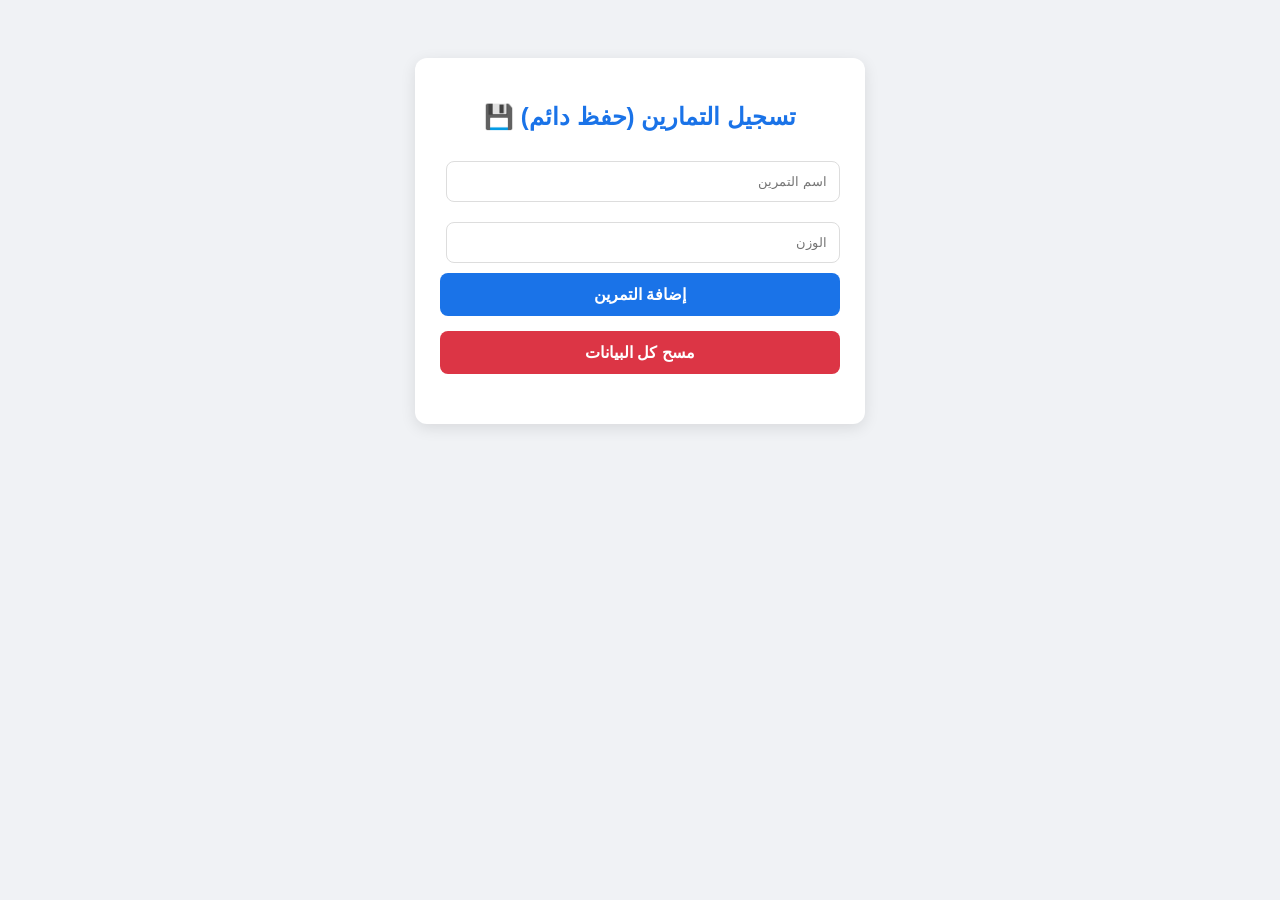
==== index.html @ cda97ed9 "Rename index.html.html to index.html" ====
﻿<!DOCTYPE html>
<html lang="ar" dir="rtl">
<head>
    <meta charset="UTF-8">
    <title>مساعد التمرين - النسخة الاحترافية</title>
    <style>
        body {
            font-family: sans-serif;
            background-color: #f0f2f5;
            display: flex;
            justify-content: center;
            padding: 50px;
        }

        .card {
            background: white;
            padding: 25px;
            border-radius: 12px;
            box-shadow: 0 4px 15px rgba(0,0,0,0.1);
            width: 100%;
            max-width: 400px;
        }

        h2 {
            color: #1a73e8;
            text-align: center;
        }

        input {
            width: 92%;
            padding: 12px;
            margin: 10px 0;
            border: 1px solid #ddd;
            border-radius: 8px;
        }

        button {
            width: 100%;
            padding: 12px;
            background-color: #1a73e8;
            color: white;
            border: none;
            border-radius: 8px;
            cursor: pointer;
            font-size: 16px;
            font-weight: bold;
            margin-bottom: 5px;
        }

        .btn-clear {
            background-color: #dc3545;
            margin-top: 10px;
        }

        button:hover {
            opacity: 0.9;
        }

        ul {
            list-style: none;
            padding: 0;
            margin-top: 20px;
        }

        li {
            background: #f8f9fa;
            padding: 10px;
            margin-bottom: 8px;
            border-right: 5px solid #1a73e8;
            border-radius: 4px;
            display: flex;
            justify-content: space-between;
        }
    </style>
</head>
<body>

    <div class="card">
        <h2>تسجيل التمارين (حفظ دائم) 💾</h2>

        <input type="text" id="exName" placeholder="اسم التمرين">
        <input type="number" id="exWeight" placeholder="الوزن">

        <button onclick="addEntry()">إضافة التمرين</button>
        <button class="btn-clear" onclick="clearData()">مسح كل البيانات</button>

        <ul id="logList"></ul>
    </div>

    <script>
        // 1. عند فتح الصفحة: استرجاع البيانات المحفوظة (لو موجودة)
        // بنستخدم JSON.parse عشان نرجع النص لـ Array تاني
        let workoutLog = JSON.parse(localStorage.getItem('myWorkouts')) || [];

        // أول ما الصفحة تفتح، بنعرض البيانات المحفوظة فوراً
        updateUI();

        function addEntry() {
        const name = document.getElementById('exName').value;
        const weight = document.getElementById('exWeight').value;

        if (name === "" || weight === "") {
        alert("سجل البيانات الأول يا بطل!");
        return;
        }

        workoutLog.push({ name: name, weight: weight });

        // 2. الحفظ في الـ LocalStorage
        // لازم نحول الـ Array لنص (String) باستخدام JSON.stringify
        localStorage.setItem('myWorkouts', JSON.stringify(workoutLog));

        updateUI();

        document.getElementById('exName').value = "";
        document.getElementById('exWeight').value = "";
        }

        function updateUI() {
        const list = document.getElementById('logList');
        list.innerHTML = "";

        workoutLog.forEach((item) => {
        list.innerHTML += `<li>
        <span>${item.name}</span>
        <strong>${item.weight} كيلو</strong>
        </li>`;
        });
        }

        // وظيفة لمسح كل البيانات من الذاكرة
        function clearData() {
        if (confirm("هل تريد مسح كل التمارين المسجلة؟")) {
        localStorage.removeItem('myWorkouts');
        workoutLog = [];
        updateUI();
        }
        }
    </script>

</body>
</html>
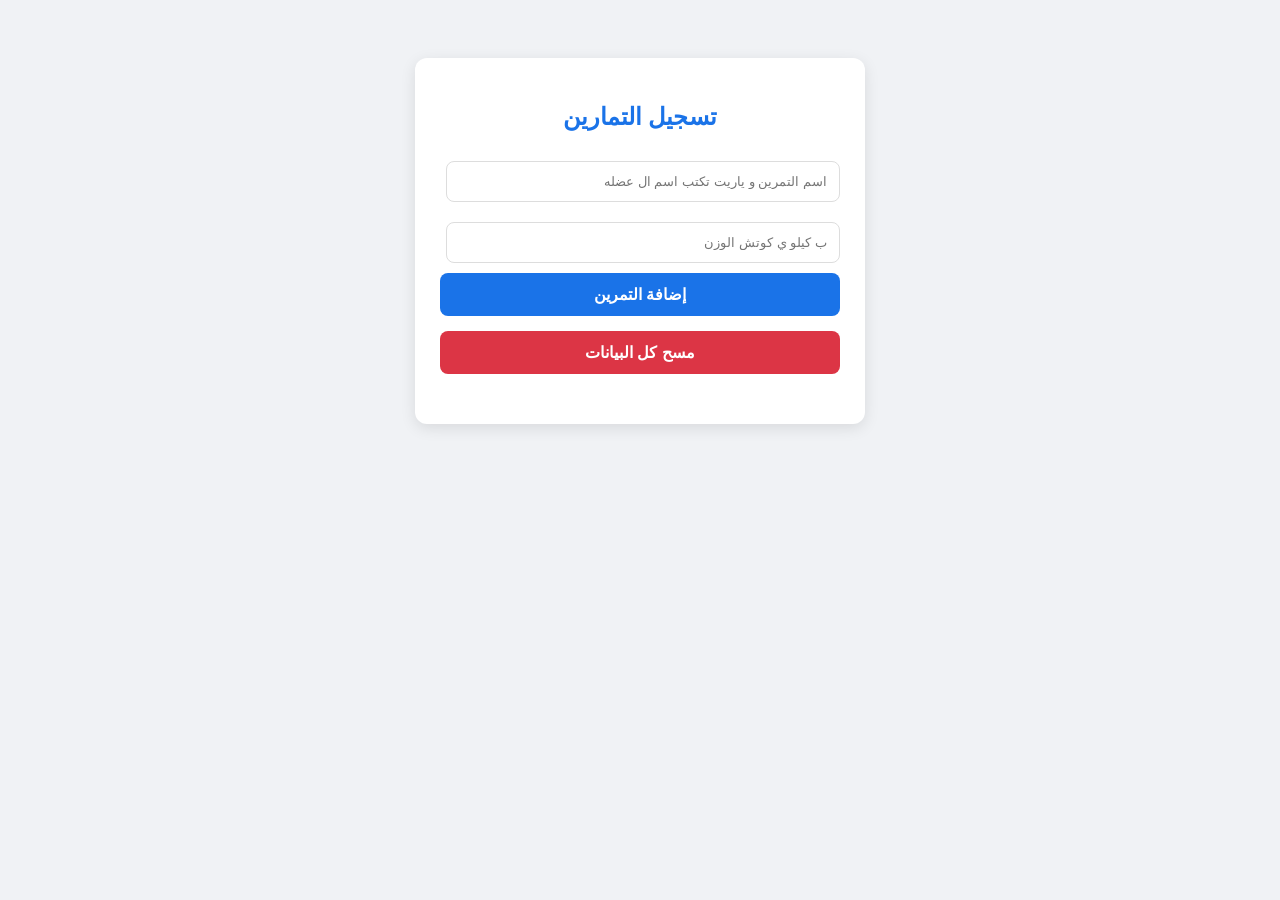
==== commit 02b07ca7: "Update titles and placeholders in index.html" ====
--- a/index.html
+++ b/index.html
@@ -2,7 +2,7 @@
 <html lang="ar" dir="rtl">
 <head>
     <meta charset="UTF-8">
-    <title>مساعد التمرين - النسخة الاحترافية</title>
+    <title>مساعد التمرين </title>
     <style>
         body {
             font-family: sans-serif;
@@ -76,10 +76,10 @@
 <body>
 
     <div class="card">
-        <h2>تسجيل التمارين (حفظ دائم) 💾</h2>
+        <h2>تسجيل التمارين  </h2>
 
-        <input type="text" id="exName" placeholder="اسم التمرين">
-        <input type="number" id="exWeight" placeholder="الوزن">
+        <input type="text" id="exName" placeholder="اسم التمرين و ياريت تكتب اسم ال عضله">
+        <input type="number" id="exWeight" placeholder="ب كيلو ي كوتش الوزن">
 
         <button onclick="addEntry()">إضافة التمرين</button>
         <button class="btn-clear" onclick="clearData()">مسح كل البيانات</button>
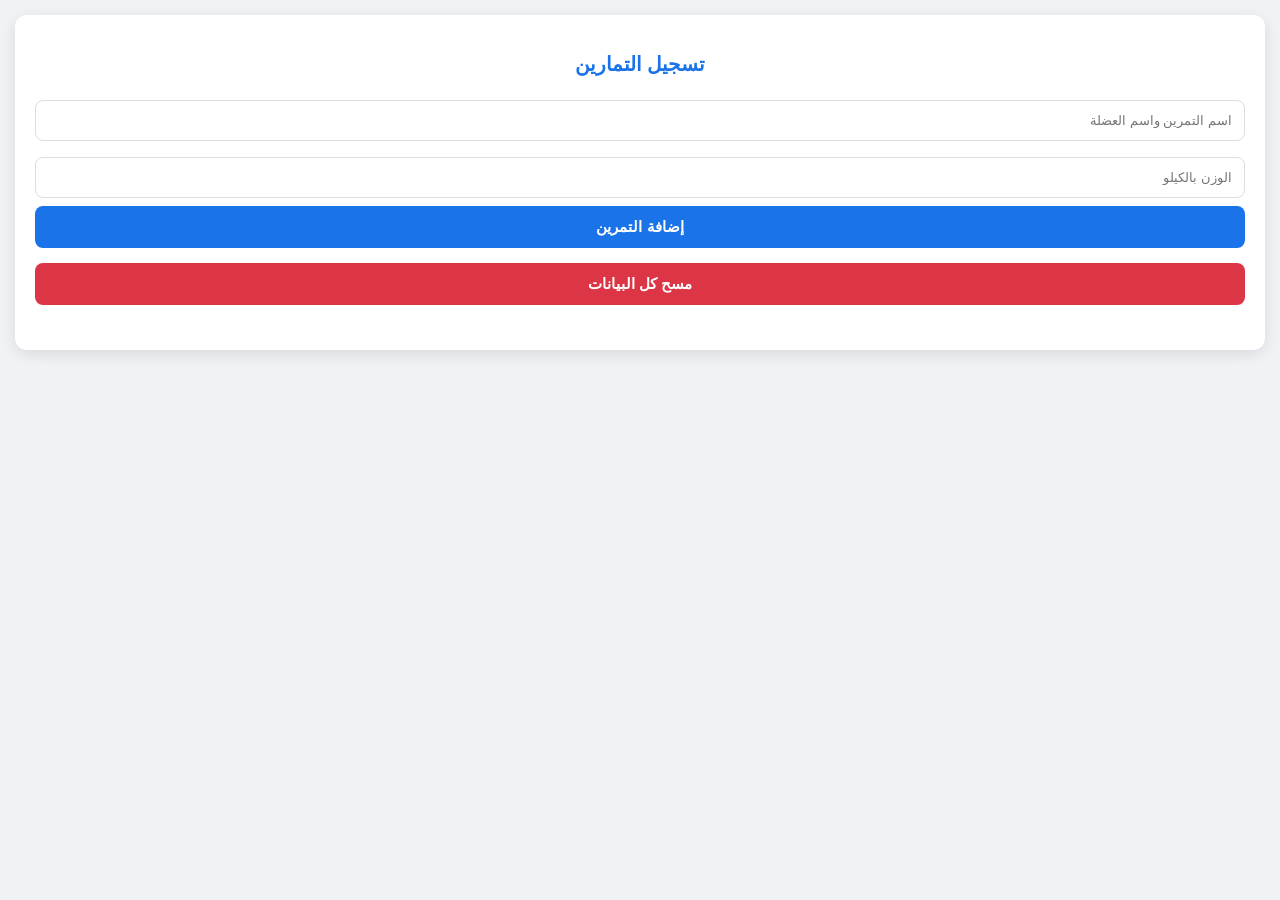
==== commit 235e0f77: "Update index.html" ====
--- a/index.html
+++ b/index.html
@@ -2,36 +2,41 @@
 <html lang="ar" dir="rtl">
 <head>
     <meta charset="UTF-8">
-    <title>مساعد التمرين </title>
+    <meta name="viewport" content="width=device-width, initial-scale=1.0">
+    <title>مساعد التمرين</title>
+
     <style>
         body {
             font-family: sans-serif;
             background-color: #f0f2f5;
             display: flex;
             justify-content: center;
-            padding: 50px;
+            padding: 15px;
+            margin: 0;
         }
 
         .card {
             background: white;
-            padding: 25px;
+            padding: 20px;
             border-radius: 12px;
+            width: 100%;
+            max-width: 100%;
             box-shadow: 0 4px 15px rgba(0,0,0,0.1);
-            width: 100%;
-            max-width: 400px;
         }
 
         h2 {
             color: #1a73e8;
             text-align: center;
+            font-size: 20px;
         }
 
         input {
-            width: 92%;
+            width: 100%;
             padding: 12px;
-            margin: 10px 0;
+            margin: 8px 0;
             border: 1px solid #ddd;
             border-radius: 8px;
+            box-sizing: border-box;
         }
 
         button {
@@ -42,7 +47,7 @@
             border: none;
             border-radius: 8px;
             cursor: pointer;
-            font-size: 16px;
+            font-size: 15px;
             font-weight: bold;
             margin-bottom: 5px;
         }
@@ -70,73 +75,124 @@
             border-radius: 4px;
             display: flex;
             justify-content: space-between;
+            align-items: center;
+            font-size: 14px;
+            gap: 10px;
+        }
+
+        .delete-btn {
+            background: #dc3545;
+            color: white;
+            border: none;
+            border-radius: 6px;
+            padding: 5px 10px;
+            cursor: pointer;
+            font-size: 12px;
+        }
+
+        @media (max-width: 400px) {
+            h2 {
+                font-size: 18px;
+            }
+
+            button {
+                padding: 10px;
+                font-size: 14px;
+            }
         }
     </style>
 </head>
+
 <body>
 
-    <div class="card">
-        <h2>تسجيل التمارين  </h2>
+<div class="card">
+    <h2>تسجيل التمارين</h2>
 
-        <input type="text" id="exName" placeholder="اسم التمرين و ياريت تكتب اسم ال عضله">
-        <input type="number" id="exWeight" placeholder="ب كيلو ي كوتش الوزن">
+    <input type="text" id="exName" placeholder="اسم التمرين واسم العضلة">
+    <input type="number" id="exWeight" placeholder="الوزن بالكيلو">
 
-        <button onclick="addEntry()">إضافة التمرين</button>
-        <button class="btn-clear" onclick="clearData()">مسح كل البيانات</button>
+    <button onclick="addEntry()">إضافة التمرين</button>
+    <button class="btn-clear" onclick="clearData()">مسح كل البيانات</button>
 
-        <ul id="logList"></ul>
-    </div>
+    <ul id="logList"></ul>
+</div>
 
-    <script>
-        // 1. عند فتح الصفحة: استرجاع البيانات المحفوظة (لو موجودة)
-        // بنستخدم JSON.parse عشان نرجع النص لـ Array تاني
-        let workoutLog = JSON.parse(localStorage.getItem('myWorkouts')) || [];
+<script>
+    let workoutLog = JSON.parse(localStorage.getItem('myWorkouts')) || [];
 
-        // أول ما الصفحة تفتح، بنعرض البيانات المحفوظة فوراً
-        updateUI();
+    updateUI();
 
-        function addEntry() {
-        const name = document.getElementById('exName').value;
-        const weight = document.getElementById('exWeight').value;
+    function addEntry() {
+        const nameInput = document.getElementById('exName');
+        const weightInput = document.getElementById('exWeight');
 
-        if (name === "" || weight === "") {
-        alert("سجل البيانات الأول يا بطل!");
-        return;
+        const name = nameInput.value.trim();
+        const weight = parseFloat(weightInput.value);
+
+        if (name === "" || isNaN(weight)) {
+            alert("سجل البيانات الأول يا بطل!");
+            return;
         }
 
-        workoutLog.push({ name: name, weight: weight });
+        if (weight <= 0) {
+            alert("الوزن لازم يكون أكبر من صفر");
+            return;
+        }
 
-        // 2. الحفظ في الـ LocalStorage
-        // لازم نحول الـ Array لنص (String) باستخدام JSON.stringify
+        workoutLog.push({
+            name: name,
+            weight: weight,
+            date: new Date().toLocaleDateString()
+        });
+
         localStorage.setItem('myWorkouts', JSON.stringify(workoutLog));
 
         updateUI();
 
-        document.getElementById('exName').value = "";
-        document.getElementById('exWeight').value = "";
-        }
+        nameInput.value = "";
+        weightInput.value = "";
+        nameInput.focus();
+    }
 
-        function updateUI() {
+    function updateUI() {
         const list = document.getElementById('logList');
         list.innerHTML = "";
 
-        workoutLog.forEach((item) => {
-        list.innerHTML += `<li>
-        <span>${item.name}</span>
-        <strong>${item.weight} كيلو</strong>
-        </li>`;
+        workoutLog.forEach((item, index) => {
+            const li = document.createElement("li");
+
+            const nameSpan = document.createElement("span");
+            nameSpan.textContent = item.name;
+
+            const weightStrong = document.createElement("strong");
+            weightStrong.textContent = item.weight + " كيلو";
+
+            const deleteBtn = document.createElement("button");
+            deleteBtn.textContent = "حذف";
+            deleteBtn.className = "delete-btn";
+
+            deleteBtn.onclick = () => {
+                workoutLog.splice(index, 1);
+                localStorage.setItem('myWorkouts', JSON.stringify(workoutLog));
+                updateUI();
+            };
+
+            li.appendChild(nameSpan);
+            li.appendChild(weightStrong);
+            li.appendChild(deleteBtn);
+
+            list.appendChild(li);
         });
+    }
+
+    function clearData() {
+        if (confirm("هل تريد مسح كل التمارين؟")) {
+            localStorage.removeItem('myWorkouts');
+            workoutLog = [];
+            updateUI();
         }
-
-        // وظيفة لمسح كل البيانات من الذاكرة
-        function clearData() {
-        if (confirm("هل تريد مسح كل التمارين المسجلة؟")) {
-        localStorage.removeItem('myWorkouts');
-        workoutLog = [];
-        updateUI();
-        }
-        }
-    </script>
+    }
+</script>
 
 </body>
 </html>
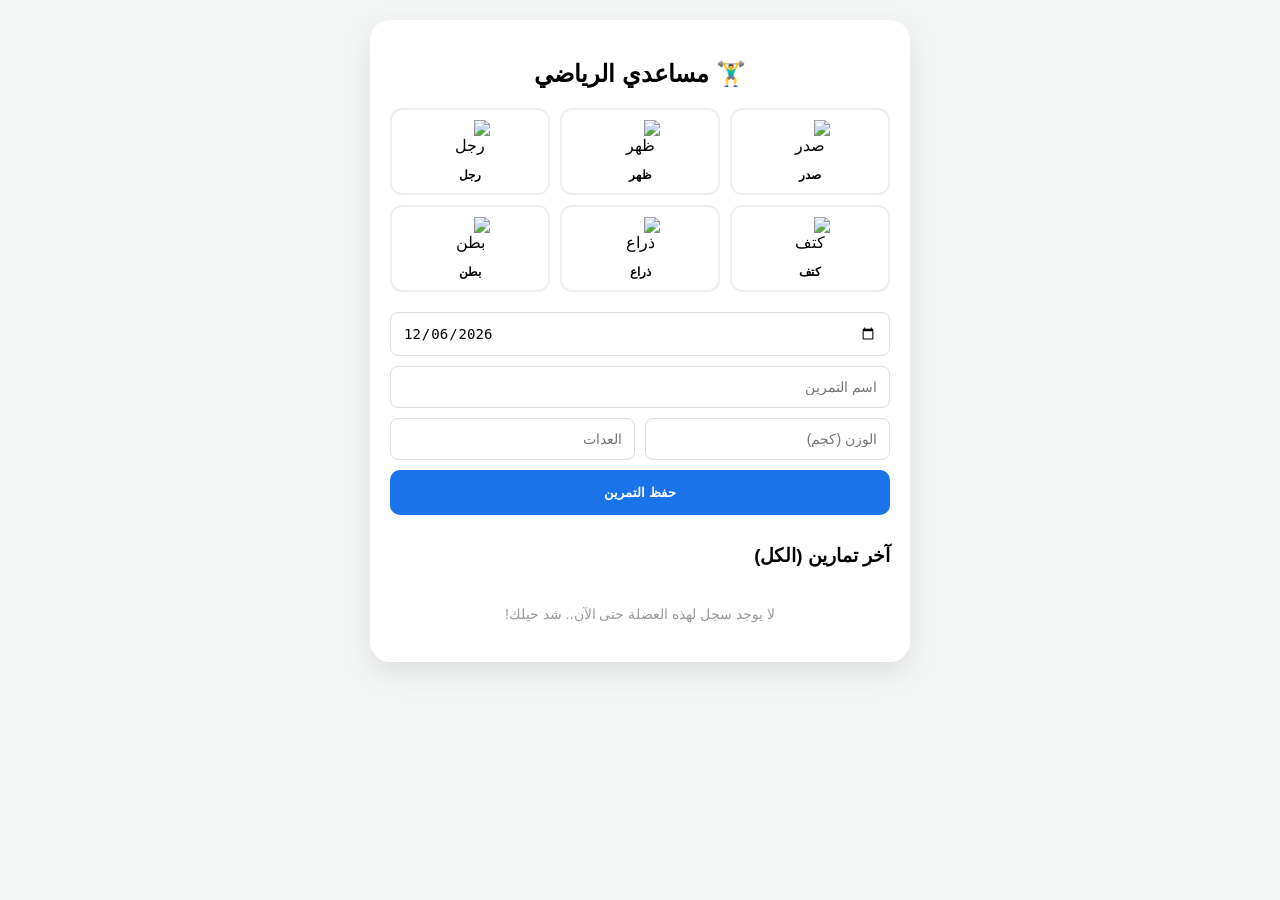
==== commit fd48bf92: "Update index.html" ====
--- a/index.html
+++ b/index.html
@@ -3,195 +3,228 @@
 <head>
     <meta charset="UTF-8">
     <meta name="viewport" content="width=device-width, initial-scale=1.0">
-    <title>مساعد التمرين</title>
-
+    <title>مدرب العضلات الذكي</title>
     <style>
+        :root {
+            --primary: #1a73e8;
+            --secondary: #607d8b;
+            --accent: #ff9800;
+        }
+
         body {
-            font-family: sans-serif;
-            background-color: #f0f2f5;
-            display: flex;
-            justify-content: center;
-            padding: 15px;
+            font-family: 'Segoe UI', sans-serif;
+            background-color: #f4f7f6;
             margin: 0;
-        }
-
-        .card {
+            padding: 20px;
+        }
+
+        .container {
+            max-width: 500px;
+            margin: auto;
             background: white;
             padding: 20px;
+            border-radius: 20px;
+            box-shadow: 0 10px 30px rgba(0,0,0,0.1);
+        }
+
+        /* تنسيق مربعات العضلات */
+        .muscle-grid {
+            display: grid;
+            grid-template-columns: repeat(3, 1fr);
+            gap: 10px;
+            margin-bottom: 20px;
+        }
+
+        .muscle-card {
+            border: 2px solid #eee;
             border-radius: 12px;
-            width: 100%;
-            max-width: 100%;
-            box-shadow: 0 4px 15px rgba(0,0,0,0.1);
-        }
-
-        h2 {
-            color: #1a73e8;
+            padding: 10px;
             text-align: center;
-            font-size: 20px;
-        }
-
-        input {
-            width: 100%;
+            cursor: pointer;
+            transition: 0.3s;
+            background: #fff;
+        }
+
+        .muscle-card img {
+            width: 40px;
+            height: 40px;
+            display: block;
+            margin: 0 auto 5px;
+        }
+
+        .muscle-card span { font-size: 12px; font-weight: bold; }
+
+        .muscle-card.active {
+            border-color: var(--primary);
+            background: #e8f0fe;
+            transform: scale(1.05);
+        }
+
+        /* حقول الإدخال */
+        .form-group {
+            display: flex;
+            flex-direction: column;
+            gap: 10px;
+            margin-top: 15px;
+        }
+
+        input, select {
             padding: 12px;
-            margin: 8px 0;
             border: 1px solid #ddd;
             border-radius: 8px;
-            box-sizing: border-box;
-        }
-
-        button {
-            width: 100%;
-            padding: 12px;
-            background-color: #1a73e8;
+            font-size: 14px;
+        }
+
+        button.add-btn {
+            background: var(--primary);
             color: white;
             border: none;
-            border-radius: 8px;
+            padding: 15px;
+            border-radius: 10px;
+            font-weight: bold;
             cursor: pointer;
-            font-size: 15px;
-            font-weight: bold;
-            margin-bottom: 5px;
-        }
-
-        .btn-clear {
-            background-color: #dc3545;
-            margin-top: 10px;
-        }
-
-        button:hover {
-            opacity: 0.9;
-        }
-
-        ul {
-            list-style: none;
-            padding: 0;
-            margin-top: 20px;
-        }
-
-        li {
-            background: #f8f9fa;
-            padding: 10px;
-            margin-bottom: 8px;
-            border-right: 5px solid #1a73e8;
-            border-radius: 4px;
-            display: flex;
-            justify-content: space-between;
-            align-items: center;
-            font-size: 14px;
-            gap: 10px;
-        }
-
-        .delete-btn {
-            background: #dc3545;
-            color: white;
-            border: none;
-            border-radius: 6px;
-            padding: 5px 10px;
-            cursor: pointer;
-            font-size: 12px;
-        }
-
-        @media (max-width: 400px) {
-            h2 {
-                font-size: 18px;
-            }
-
-            button {
-                padding: 10px;
-                font-size: 14px;
-            }
-        }
+        }
+
+        /* السجل */
+        .log-section { margin-top: 30px; }
+        .log-item {
+            background: #fff;
+            border: 1px solid #eee;
+            padding: 12px;
+            border-radius: 10px;
+            margin-bottom: 10px;
+            position: relative;
+            border-right: 5px solid var(--accent);
+        }
+
+        .log-date { font-size: 11px; color: #888; }
+        .log-title { font-weight: bold; color: #333; margin: 5px 0; }
+        .log-stats { font-size: 13px; color: #555; }
+
+        .empty-msg { text-align: center; color: #999; font-size: 14px; padding: 20px; }
     </style>
 </head>
-
 <body>
 
-<div class="card">
-    <h2>تسجيل التمارين</h2>
-
-    <input type="text" id="exName" placeholder="اسم التمرين واسم العضلة">
-    <input type="number" id="exWeight" placeholder="الوزن بالكيلو">
-
-    <button onclick="addEntry()">إضافة التمرين</button>
-    <button class="btn-clear" onclick="clearData()">مسح كل البيانات</button>
-
-    <ul id="logList"></ul>
+<div class="container">
+    <h2 style="text-align:center;">🏋️‍♂️ مساعدي الرياضي</h2>
+
+    <div class="muscle-grid" id="muscleSelector">
+        <div class="muscle-card" onclick="selectMuscle('صدر', this)">
+            <img src="https://cdn-icons-png.flaticon.com/512/2548/2548530.png" alt="صدر">
+            <span>صدر</span>
+        </div>
+        <div class="muscle-card" onclick="selectMuscle('ظهر', this)">
+            <img src="https://cdn-icons-png.flaticon.com/512/2548/2548537.png" alt="ظهر">
+            <span>ظهر</span>
+        </div>
+        <div class="muscle-card" onclick="selectMuscle('رجل', this)">
+            <img src="https://cdn-icons-png.flaticon.com/512/2548/2548525.png" alt="رجل">
+            <span>رجل</span>
+        </div>
+        <div class="muscle-card" onclick="selectMuscle('كتف', this)">
+            <img src="https://cdn-icons-png.flaticon.com/512/2548/2548535.png" alt="كتف">
+            <span>كتف</span>
+        </div>
+        <div class="muscle-card" onclick="selectMuscle('باي/تراي', this)">
+            <img src="https://cdn-icons-png.flaticon.com/512/2548/2548512.png" alt="ذراع">
+            <span>ذراع</span>
+        </div>
+        <div class="muscle-card" onclick="selectMuscle('بطن', this)">
+            <img src="https://cdn-icons-png.flaticon.com/512/2548/2548532.png" alt="بطن">
+            <span>بطن</span>
+        </div>
+    </div>
+
+    <div class="form-group">
+        <input type="date" id="exDate">
+        <input type="text" id="exName" placeholder="اسم التمرين">
+        <div style="display: flex; gap: 10px;">
+            <input type="number" id="exWeight" placeholder="الوزن (كجم)" style="flex:1;">
+            <input type="number" id="exReps" placeholder="العدات" style="flex:1;">
+        </div>
+        <button class="add-btn" onclick="addEntry()">حفظ التمرين</button>
+    </div>
+
+    <div class="log-section">
+        <h3 id="viewTitle">آخر تمارين (الكل)</h3>
+        <div id="logList"></div>
+    </div>
 </div>
 
 <script>
-    let workoutLog = JSON.parse(localStorage.getItem('myWorkouts')) || [];
-
-    updateUI();
+    let workoutLog = JSON.parse(localStorage.getItem('proWorkoutLog')) || [];
+    let selectedMuscle = "";
+
+    // ضبط تاريخ اليوم تلقائياً
+    document.getElementById('exDate').valueAsDate = new Date();
+
+    function selectMuscle(muscle, element) {
+        selectedMuscle = muscle;
+        // تغيير شكل الاختيار
+        document.querySelectorAll('.muscle-card').forEach(c => c.classList.remove('active'));
+        element.classList.add('active');
+        
+        document.getElementById('viewTitle').innerText = `تمارين عضلة: ${muscle}`;
+        updateUI(muscle);
+    }
 
     function addEntry() {
-        const nameInput = document.getElementById('exName');
-        const weightInput = document.getElementById('exWeight');
-
-        const name = nameInput.value.trim();
-        const weight = parseFloat(weightInput.value);
-
-        if (name === "" || isNaN(weight)) {
-            alert("سجل البيانات الأول يا بطل!");
-            return;
-        }
-
-        if (weight <= 0) {
-            alert("الوزن لازم يكون أكبر من صفر");
-            return;
-        }
-
-        workoutLog.push({
+        const date = document.getElementById('exDate').value;
+        const name = document.getElementById('exName').value.trim();
+        const weight = document.getElementById('exWeight').value;
+        const reps = document.getElementById('exReps').value;
+
+        if (!selectedMuscle) { alert("اختار العضلة الأول يا بطل!"); return; }
+        if (!name || !weight) { alert("كمل البيانات!"); return; }
+
+        const entry = {
+            id: Date.now(),
+            muscle: selectedMuscle,
+            date: date,
             name: name,
             weight: weight,
-            date: new Date().toLocaleDateString()
-        });
-
-        localStorage.setItem('myWorkouts', JSON.stringify(workoutLog));
-
-        updateUI();
-
-        nameInput.value = "";
-        weightInput.value = "";
-        nameInput.focus();
+            reps: reps
+        };
+
+        workoutLog.unshift(entry);
+        localStorage.setItem('proWorkoutLog', JSON.stringify(workoutLog));
+        
+        // مسح الحقول وبقاء العضلة مختارة لرؤية التحديث
+        document.getElementById('exName').value = "";
+        document.getElementById('exWeight').value = "";
+        document.getElementById('exReps').value = "";
+        updateUI(selectedMuscle);
     }
 
-    function updateUI() {
+    function updateUI(filter = "") {
         const list = document.getElementById('logList');
         list.innerHTML = "";
 
-        workoutLog.forEach((item, index) => {
-            const li = document.createElement("li");
-
-            const nameSpan = document.createElement("span");
-            nameSpan.textContent = item.name;
-
-            const weightStrong = document.createElement("strong");
-            weightStrong.textContent = item.weight + " كيلو";
-
-            const deleteBtn = document.createElement("button");
-            deleteBtn.textContent = "حذف";
-            deleteBtn.className = "delete-btn";
-
-            deleteBtn.onclick = () => {
-                workoutLog.splice(index, 1);
-                localStorage.setItem('myWorkouts', JSON.stringify(workoutLog));
-                updateUI();
-            };
-
-            li.appendChild(nameSpan);
-            li.appendChild(weightStrong);
-            li.appendChild(deleteBtn);
-
-            list.appendChild(li);
+        // تصفية التمارين بناءً على العضلة المختارة
+        const filteredData = filter 
+            ? workoutLog.filter(item => item.muscle === filter)
+            : workoutLog;
+
+        if (filteredData.length === 0) {
+            list.innerHTML = `<div class="empty-msg">لا يوجد سجل لهذه العضلة حتى الآن.. شد حيلك!</div>`;
+            return;
+        }
+
+        filteredData.forEach(item => {
+            const div = document.createElement('div');
+            div.className = 'log-item';
+            div.innerHTML = `
+                <div class="log-date">📅 ${item.date}</div>
+                <div class="log-title">${item.name} (${item.muscle})</div>
+                <div class="log-stats">🏋️ الوزن: ${item.weight} كجم | 🔢 العدات: ${item.reps}</div>
+            `;
+            list.appendChild(div);
         });
     }
 
-    function clearData() {
-        if (confirm("هل تريد مسح كل التمارين؟")) {
-            localStorage.removeItem('myWorkouts');
-            workoutLog = [];
-            updateUI();
-        }
-    }
+    // إظهار الكل في البداية
+    updateUI();
 </script>
 
 </body>
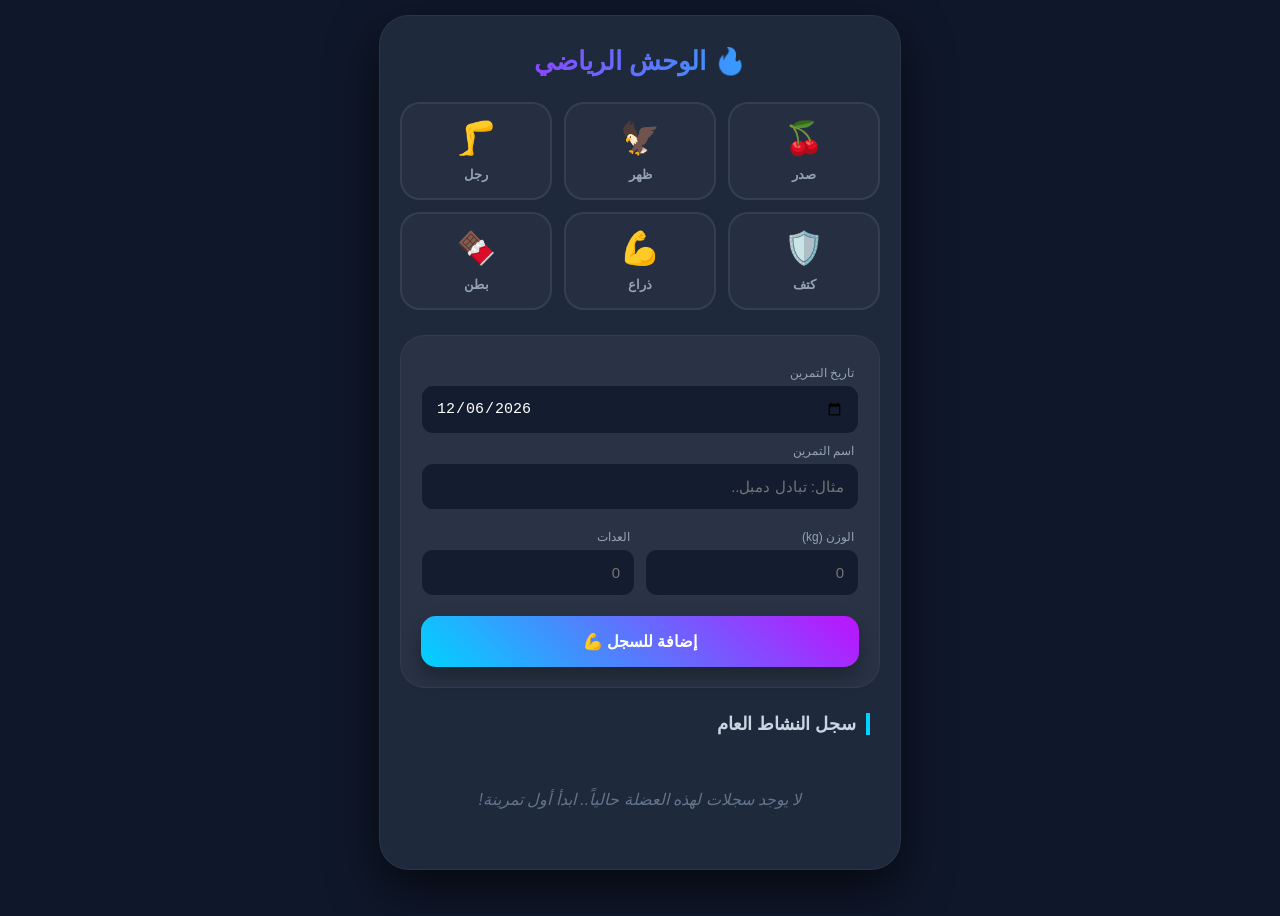
==== commit 28ece8d9: "Update index.html" ====
--- a/index.html
+++ b/index.html
@@ -3,227 +3,337 @@
 <head>
     <meta charset="UTF-8">
     <meta name="viewport" content="width=device-width, initial-scale=1.0">
-    <title>مدرب العضلات الذكي</title>
+    <title>تطبيق الوحش - Gym Mode Pro</title>
     <style>
         :root {
-            --primary: #1a73e8;
-            --secondary: #607d8b;
-            --accent: #ff9800;
+            --bg-dark: #0f172a;
+            --card-bg: #1e293b;
+            --neon-blue: #00d2ff;
+            --neon-green: #39ff14;
+            --neon-purple: #bc13fe;
+            --neon-orange: #ff9d00;
+            --neon-pink: #ff007f;
+            --neon-cyan: #00ffcc;
+            --text-main: #f8fafc;
         }
 
         body {
-            font-family: 'Segoe UI', sans-serif;
-            background-color: #f4f7f6;
+            font-family: 'Segoe UI', Roboto, Helvetica, sans-serif;
+            background-color: var(--bg-dark);
+            color: var(--text-main);
             margin: 0;
+            padding: 15px;
+            display: flex;
+            justify-content: center;
+        }
+
+        .container {
+            width: 100%;
+            max-width: 480px;
+            background: var(--card-bg);
+            border-radius: 30px;
             padding: 20px;
-        }
-
-        .container {
-            max-width: 500px;
-            margin: auto;
-            background: white;
-            padding: 20px;
-            border-radius: 20px;
-            box-shadow: 0 10px 30px rgba(0,0,0,0.1);
-        }
-
-        /* تنسيق مربعات العضلات */
+            box-shadow: 0 20px 50px rgba(0,0,0,0.6);
+            border: 1px solid rgba(255,255,255,0.05);
+            margin-bottom: 30px;
+        }
+
+        h2 { 
+            text-align: center; 
+            font-size: 26px; 
+            background: linear-gradient(to left, var(--neon-blue), var(--neon-purple));
+            -webkit-background-clip: text;
+            -webkit-text-fill-color: transparent;
+            margin-top: 10px;
+            margin-bottom: 25px;
+            font-weight: 900;
+        }
+
+        /* شبكة العضلات الحديثة */
         .muscle-grid {
             display: grid;
             grid-template-columns: repeat(3, 1fr);
-            gap: 10px;
-            margin-bottom: 20px;
+            gap: 12px;
+            margin-bottom: 25px;
         }
 
         .muscle-card {
-            border: 2px solid #eee;
-            border-radius: 12px;
-            padding: 10px;
+            background: rgba(255, 255, 255, 0.03);
+            border: 2px solid rgba(255, 255, 255, 0.08);
+            border-radius: 20px;
+            padding: 15px 5px;
             text-align: center;
             cursor: pointer;
-            transition: 0.3s;
-            background: #fff;
-        }
-
-        .muscle-card img {
-            width: 40px;
-            height: 40px;
-            display: block;
-            margin: 0 auto 5px;
-        }
-
-        .muscle-card span { font-size: 12px; font-weight: bold; }
-
-        .muscle-card.active {
-            border-color: var(--primary);
-            background: #e8f0fe;
-            transform: scale(1.05);
-        }
-
-        /* حقول الإدخال */
-        .form-group {
-            display: flex;
-            flex-direction: column;
-            gap: 10px;
-            margin-top: 15px;
-        }
-
-        input, select {
-            padding: 12px;
-            border: 1px solid #ddd;
-            border-radius: 8px;
-            font-size: 14px;
-        }
-
-        button.add-btn {
-            background: var(--primary);
+            transition: all 0.3s cubic-bezier(0.4, 0, 0.2, 1);
+        }
+
+        .muscle-icon { font-size: 32px; display: block; margin-bottom: 8px; }
+        .muscle-name { font-size: 13px; font-weight: bold; color: #94a3b8; }
+
+        /* تأثيرات النيون عند التنشيط */
+        .muscle-card.active { transform: translateY(-5px); }
+        
+        .muscle-card.active[data-m="صدر"] { border-color: var(--neon-pink); box-shadow: 0 0 15px var(--neon-pink); background: rgba(255, 0, 127, 0.1); }
+        .muscle-card.active[data-m="ظهر"] { border-color: var(--neon-green); box-shadow: 0 0 15px var(--neon-green); background: rgba(57, 255, 20, 0.1); }
+        .muscle-card.active[data-m="رجل"] { border-color: var(--neon-orange); box-shadow: 0 0 15px var(--neon-orange); background: rgba(255, 157, 0, 0.1); }
+        .muscle-card.active[data-m="كتف"] { border-color: var(--neon-purple); box-shadow: 0 0 15px var(--neon-purple); background: rgba(188, 19, 254, 0.1); }
+        .muscle-card.active[data-m="ذراع"] { border-color: var(--neon-blue); box-shadow: 0 0 15px var(--neon-blue); background: rgba(0, 210, 255, 0.1); }
+        .muscle-card.active[data-m="بطن"] { border-color: var(--neon-cyan); box-shadow: 0 0 15px var(--neon-cyan); background: rgba(0, 255, 204, 0.1); }
+
+        .muscle-card.active .muscle-name { color: #fff; }
+
+        /* منطقة الإدخال */
+        .input-box {
+            background: rgba(255, 255, 255, 0.05);
+            padding: 20px;
+            border-radius: 25px;
+            margin-bottom: 25px;
+            border: 1px solid rgba(255,255,255,0.05);
+        }
+
+        label { display: block; font-size: 12px; color: #94a3b8; margin: 10px 5px 5px 0; }
+
+        input {
+            width: 100%;
+            padding: 14px;
+            background: rgba(15, 23, 42, 0.8);
+            border: 1px solid rgba(255,255,255,0.1);
+            border-radius: 12px;
+            color: white;
+            font-size: 15px;
+            outline: none;
+            box-sizing: border-box;
+        }
+
+        input:focus { border-color: var(--neon-blue); box-shadow: 0 0 10px rgba(0, 210, 255, 0.2); }
+
+        .row { display: flex; gap: 10px; margin-top: 10px; }
+        .col { flex: 1; }
+
+        .btn-add {
+            width: 100%;
+            padding: 16px;
+            background: linear-gradient(45deg, var(--neon-blue), var(--neon-purple));
             color: white;
             border: none;
-            padding: 15px;
-            border-radius: 10px;
+            border-radius: 15px;
             font-weight: bold;
+            font-size: 16px;
+            margin-top: 20px;
             cursor: pointer;
-        }
+            box-shadow: 0 10px 20px rgba(0,0,0,0.3);
+            transition: 0.2s;
+        }
+
+        .btn-add:active { transform: scale(0.98); }
 
         /* السجل */
-        .log-section { margin-top: 30px; }
+        h3 { font-size: 18px; margin: 10px 10px 15px 0; color: #cbd5e1; border-right: 4px solid var(--neon-blue); padding-right: 10px; }
+
         .log-item {
-            background: #fff;
-            border: 1px solid #eee;
-            padding: 12px;
-            border-radius: 10px;
-            margin-bottom: 10px;
+            background: rgba(255, 255, 255, 0.03);
+            border: 1px solid rgba(255, 255, 255, 0.05);
+            margin-bottom: 15px;
+            padding: 18px;
+            border-radius: 20px;
             position: relative;
-            border-right: 5px solid var(--accent);
-        }
-
-        .log-date { font-size: 11px; color: #888; }
-        .log-title { font-weight: bold; color: #333; margin: 5px 0; }
-        .log-stats { font-size: 13px; color: #555; }
-
-        .empty-msg { text-align: center; color: #999; font-size: 14px; padding: 20px; }
+            animation: slideIn 0.3s ease;
+        }
+
+        @keyframes slideIn { from { opacity: 0; transform: translateX(20px); } to { opacity: 1; transform: translateX(0); } }
+
+        .log-header { display: flex; justify-content: space-between; align-items: center; margin-bottom: 8px; }
+        .log-date { font-size: 11px; color: #64748b; }
+        .log-muscle-tag { font-size: 10px; padding: 3px 10px; border-radius: 20px; font-weight: bold; border: 1px solid currentColor; }
+        .log-ex-name { font-size: 18px; font-weight: bold; color: #fff; display: block; }
+        .log-details { font-size: 15px; color: #94a3b8; margin-top: 8px; }
+        .log-details b { color: var(--neon-blue); font-size: 16px; }
+
+        .delete-btn {
+            background: none;
+            border: none;
+            color: #ef4444;
+            cursor: pointer;
+            font-size: 20px;
+            position: absolute;
+            left: 15px;
+            bottom: 15px;
+            padding: 5px;
+        }
+
+        .empty-msg { text-align: center; color: #64748b; padding: 40px 0; font-style: italic; }
     </style>
 </head>
 <body>
 
 <div class="container">
-    <h2 style="text-align:center;">🏋️‍♂️ مساعدي الرياضي</h2>
+    <h2>🔥 الوحش الرياضي</h2>
 
     <div class="muscle-grid" id="muscleSelector">
-        <div class="muscle-card" onclick="selectMuscle('صدر', this)">
-            <img src="https://cdn-icons-png.flaticon.com/512/2548/2548530.png" alt="صدر">
-            <span>صدر</span>
-        </div>
-        <div class="muscle-card" onclick="selectMuscle('ظهر', this)">
-            <img src="https://cdn-icons-png.flaticon.com/512/2548/2548537.png" alt="ظهر">
-            <span>ظهر</span>
-        </div>
-        <div class="muscle-card" onclick="selectMuscle('رجل', this)">
-            <img src="https://cdn-icons-png.flaticon.com/512/2548/2548525.png" alt="رجل">
-            <span>رجل</span>
-        </div>
-        <div class="muscle-card" onclick="selectMuscle('كتف', this)">
-            <img src="https://cdn-icons-png.flaticon.com/512/2548/2548535.png" alt="كتف">
-            <span>كتف</span>
-        </div>
-        <div class="muscle-card" onclick="selectMuscle('باي/تراي', this)">
-            <img src="https://cdn-icons-png.flaticon.com/512/2548/2548512.png" alt="ذراع">
-            <span>ذراع</span>
-        </div>
-        <div class="muscle-card" onclick="selectMuscle('بطن', this)">
-            <img src="https://cdn-icons-png.flaticon.com/512/2548/2548532.png" alt="بطن">
-            <span>بطن</span>
+        <div class="muscle-card" data-m="صدر" onclick="selectMuscle('صدر', this)">
+            <span class="muscle-icon">🍒</span>
+            <span class="muscle-name">صدر</span>
+        </div>
+        <div class="muscle-card" data-m="ظهر" onclick="selectMuscle('ظهر', this)">
+            <span class="muscle-icon">🦅</span>
+            <span class="muscle-name">ظهر</span>
+        </div>
+        <div class="muscle-card" data-m="رجل" onclick="selectMuscle('رجل', this)">
+            <span class="muscle-icon">🦵</span>
+            <span class="muscle-name">رجل</span>
+        </div>
+        <div class="muscle-card" data-m="كتف" onclick="selectMuscle('كتف', this)">
+            <span class="muscle-icon">🛡️</span>
+            <span class="muscle-name">كتف</span>
+        </div>
+        <div class="muscle-card" data-m="ذراع" onclick="selectMuscle('ذراع', this)">
+            <span class="muscle-icon">💪</span>
+            <span class="muscle-name">ذراع</span>
+        </div>
+        <div class="muscle-card" data-m="بطن" onclick="selectMuscle('بطن', this)">
+            <span class="muscle-icon">🍫</span>
+            <span class="muscle-name">بطن</span>
         </div>
     </div>
 
-    <div class="form-group">
-        <input type="date" id="exDate">
-        <input type="text" id="exName" placeholder="اسم التمرين">
-        <div style="display: flex; gap: 10px;">
-            <input type="number" id="exWeight" placeholder="الوزن (كجم)" style="flex:1;">
-            <input type="number" id="exReps" placeholder="العدات" style="flex:1;">
-        </div>
-        <button class="add-btn" onclick="addEntry()">حفظ التمرين</button>
+    <div class="input-box">
+        <div class="col">
+            <label>تاريخ التمرين</label>
+            <input type="date" id="exDate">
+        </div>
+        
+        <div class="col">
+            <label>اسم التمرين</label>
+            <input type="text" id="exName" placeholder="مثال: تبادل دمبل..">
+        </div>
+
+        <div class="row">
+            <div class="col">
+                <label>الوزن (kg)</label>
+                <input type="number" id="exWeight" placeholder="0">
+            </div>
+            <div class="col">
+                <label>العدات</label>
+                <input type="number" id="exReps" placeholder="0">
+            </div>
+        </div>
+
+        <button class="btn-add" onclick="addEntry()">إضافة للسجل 💪</button>
     </div>
 
-    <div class="log-section">
-        <h3 id="viewTitle">آخر تمارين (الكل)</h3>
-        <div id="logList"></div>
-    </div>
+    <h3 id="listTitle">سجل النشاط العام</h3>
+    <div id="logList"></div>
 </div>
 
 <script>
-    let workoutLog = JSON.parse(localStorage.getItem('proWorkoutLog')) || [];
+    // جلب البيانات من ذاكرة المتصفح
+    let workoutLog = JSON.parse(localStorage.getItem('monsterGymLog')) || [];
     let selectedMuscle = "";
 
-    // ضبط تاريخ اليوم تلقائياً
+    // تعيين التاريخ ليومنا هذا تلقائياً
     document.getElementById('exDate').valueAsDate = new Date();
 
-    function selectMuscle(muscle, element) {
+    // تعريف ألوان النيون لكل عضلة
+    const muscleThemes = {
+        'صدر': '#ff007f', 'ظهر': '#39ff14', 'رجل': '#ff9d00',
+        'كتف': '#bc13fe', 'ذراع': '#00d2ff', 'بطن': '#00ffcc'
+    };
+
+    // وظيفة اختيار العضلة
+    function selectMuscle(muscle, el) {
         selectedMuscle = muscle;
-        // تغيير شكل الاختيار
+        // تحديث شكل البطاقات
         document.querySelectorAll('.muscle-card').forEach(c => c.classList.remove('active'));
-        element.classList.add('active');
+        el.classList.add('active');
         
-        document.getElementById('viewTitle').innerText = `تمارين عضلة: ${muscle}`;
+        // تحديث العنوان وفلترة القائمة
+        document.getElementById('listTitle').innerText = `تمارين عضلة: ${muscle}`;
         updateUI(muscle);
     }
 
+    // وظيفة إضافة تمرين جديد
     function addEntry() {
         const date = document.getElementById('exDate').value;
         const name = document.getElementById('exName').value.trim();
         const weight = document.getElementById('exWeight').value;
         const reps = document.getElementById('exReps').value;
 
-        if (!selectedMuscle) { alert("اختار العضلة الأول يا بطل!"); return; }
-        if (!name || !weight) { alert("كمل البيانات!"); return; }
-
-        const entry = {
+        if (!selectedMuscle) {
+            alert("اختار العضلة الأول يا وحش! 🏋️‍♂️");
+            return;
+        }
+        if (!name || !weight || !reps) {
+            alert("اكتب اسم التمرين والوزن والعدات");
+            return;
+        }
+
+        // إضافة البيانات في أول القائمة
+        workoutLog.unshift({
             id: Date.now(),
             muscle: selectedMuscle,
-            date: date,
-            name: name,
-            weight: weight,
-            reps: reps
-        };
-
-        workoutLog.unshift(entry);
-        localStorage.setItem('proWorkoutLog', JSON.stringify(workoutLog));
+            date,
+            name,
+            weight,
+            reps
+        });
+
+        // حفظ وتحديث
+        saveData();
+        updateUI(selectedMuscle);
         
-        // مسح الحقول وبقاء العضلة مختارة لرؤية التحديث
+        // مسح الحقول
         document.getElementById('exName').value = "";
         document.getElementById('exWeight').value = "";
         document.getElementById('exReps').value = "";
-        updateUI(selectedMuscle);
-    }
-
+    }
+
+    // وظيفة حذف تمرين
+    function deleteItem(id) {
+        if(confirm("عايز تمسح التمرين ده من السجل؟")) {
+            workoutLog = workoutLog.filter(item => item.id !== id);
+            saveData();
+            updateUI(selectedMuscle);
+        }
+    }
+
+    function saveData() {
+        localStorage.setItem('monsterGymLog', JSON.stringify(workoutLog));
+    }
+
+    // وظيفة تحديث الواجهة
     function updateUI(filter = "") {
         const list = document.getElementById('logList');
         list.innerHTML = "";
 
-        // تصفية التمارين بناءً على العضلة المختارة
-        const filteredData = filter 
-            ? workoutLog.filter(item => item.muscle === filter)
-            : workoutLog;
-
-        if (filteredData.length === 0) {
-            list.innerHTML = `<div class="empty-msg">لا يوجد سجل لهذه العضلة حتى الآن.. شد حيلك!</div>`;
+        // تصفية البيانات حسب العضلة المختارة (أو عرض الكل)
+        const data = filter ? workoutLog.filter(i => i.muscle === filter) : workoutLog;
+
+        if (data.length === 0) {
+            list.innerHTML = `<div class="empty-msg">لا يوجد سجلات لهذه العضلة حالياً.. ابدأ أول تمرينة!</div>`;
             return;
         }
 
-        filteredData.forEach(item => {
+        data.forEach(item => {
+            const color = muscleThemes[item.muscle];
             const div = document.createElement('div');
             div.className = 'log-item';
+            div.style.borderRight = `5px solid ${color}`;
             div.innerHTML = `
-                <div class="log-date">📅 ${item.date}</div>
-                <div class="log-title">${item.name} (${item.muscle})</div>
-                <div class="log-stats">🏋️ الوزن: ${item.weight} كجم | 🔢 العدات: ${item.reps}</div>
+                <div class="log-header">
+                    <span class="log-date">📅 ${item.date}</span>
+                    <span class="log-muscle-tag" style="color:${color}; border-color:${color}">${item.muscle}</span>
+                </div>
+                <span class="log-ex-name">${item.name}</span>
+                <div class="log-details">
+                    وزن: <b>${item.weight}</b> kg &nbsp;&nbsp; | &nbsp;&nbsp; عدات: <b>${item.reps}</b>
+                </div>
+                <button class="delete-btn" onclick="deleteItem(${item.id})">🗑️</button>
             `;
             list.appendChild(div);
         });
     }
 
-    // إظهار الكل في البداية
+    // التشغيل الأول لإظهار أي بيانات قديمة
     updateUI();
 </script>
 
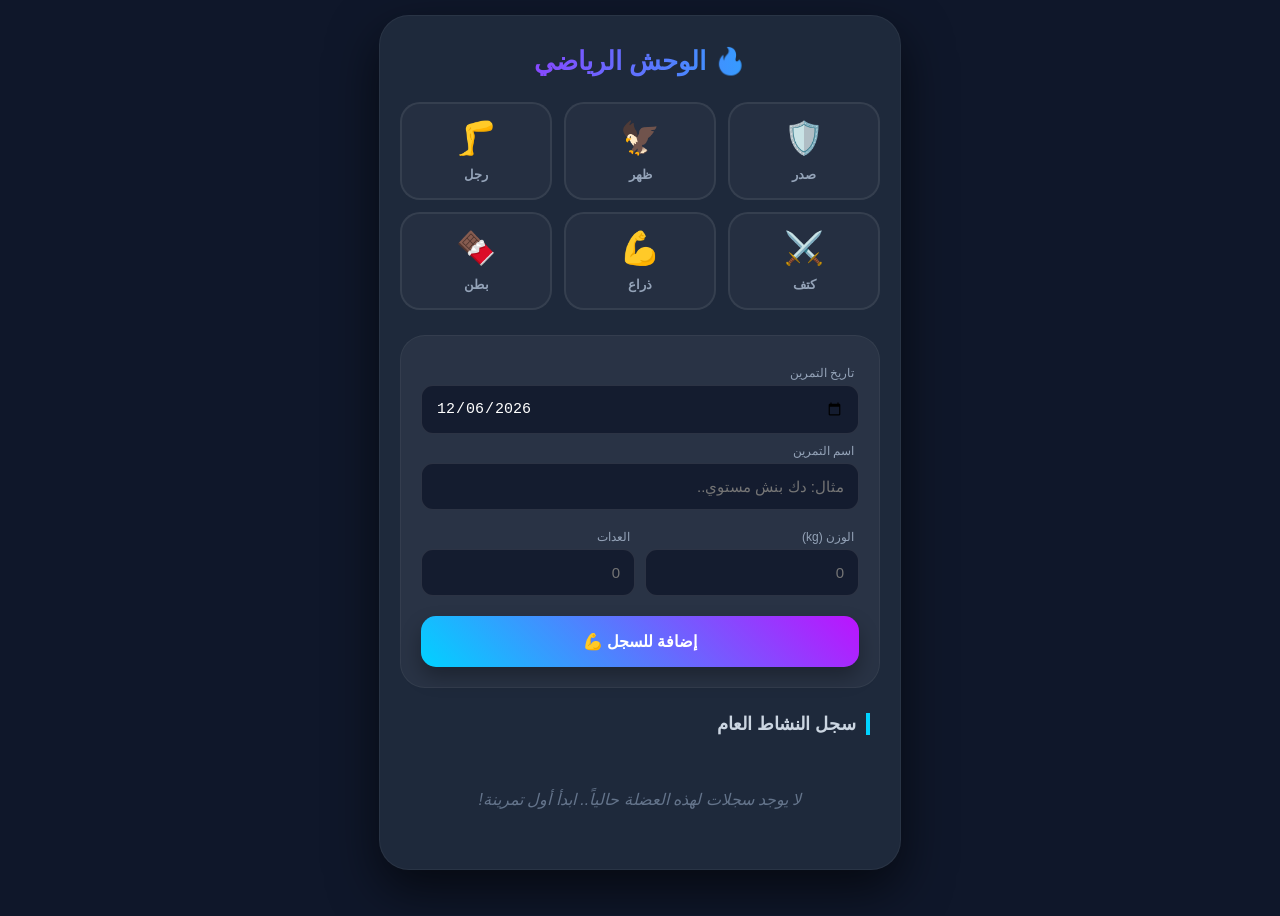
==== commit 14be9b8f: "Update index.html" ====
--- a/index.html
+++ b/index.html
@@ -171,7 +171,7 @@
 
     <div class="muscle-grid" id="muscleSelector">
         <div class="muscle-card" data-m="صدر" onclick="selectMuscle('صدر', this)">
-            <span class="muscle-icon">🍒</span>
+            <span class="muscle-icon">🛡️</span>
             <span class="muscle-name">صدر</span>
         </div>
         <div class="muscle-card" data-m="ظهر" onclick="selectMuscle('ظهر', this)">
@@ -183,7 +183,7 @@
             <span class="muscle-name">رجل</span>
         </div>
         <div class="muscle-card" data-m="كتف" onclick="selectMuscle('كتف', this)">
-            <span class="muscle-icon">🛡️</span>
+            <span class="muscle-icon">⚔️</span>
             <span class="muscle-name">كتف</span>
         </div>
         <div class="muscle-card" data-m="ذراع" onclick="selectMuscle('ذراع', this)">
@@ -204,7 +204,7 @@
         
         <div class="col">
             <label>اسم التمرين</label>
-            <input type="text" id="exName" placeholder="مثال: تبادل دمبل..">
+            <input type="text" id="exName" placeholder="مثال: دك بنش مستوي..">
         </div>
 
         <div class="row">
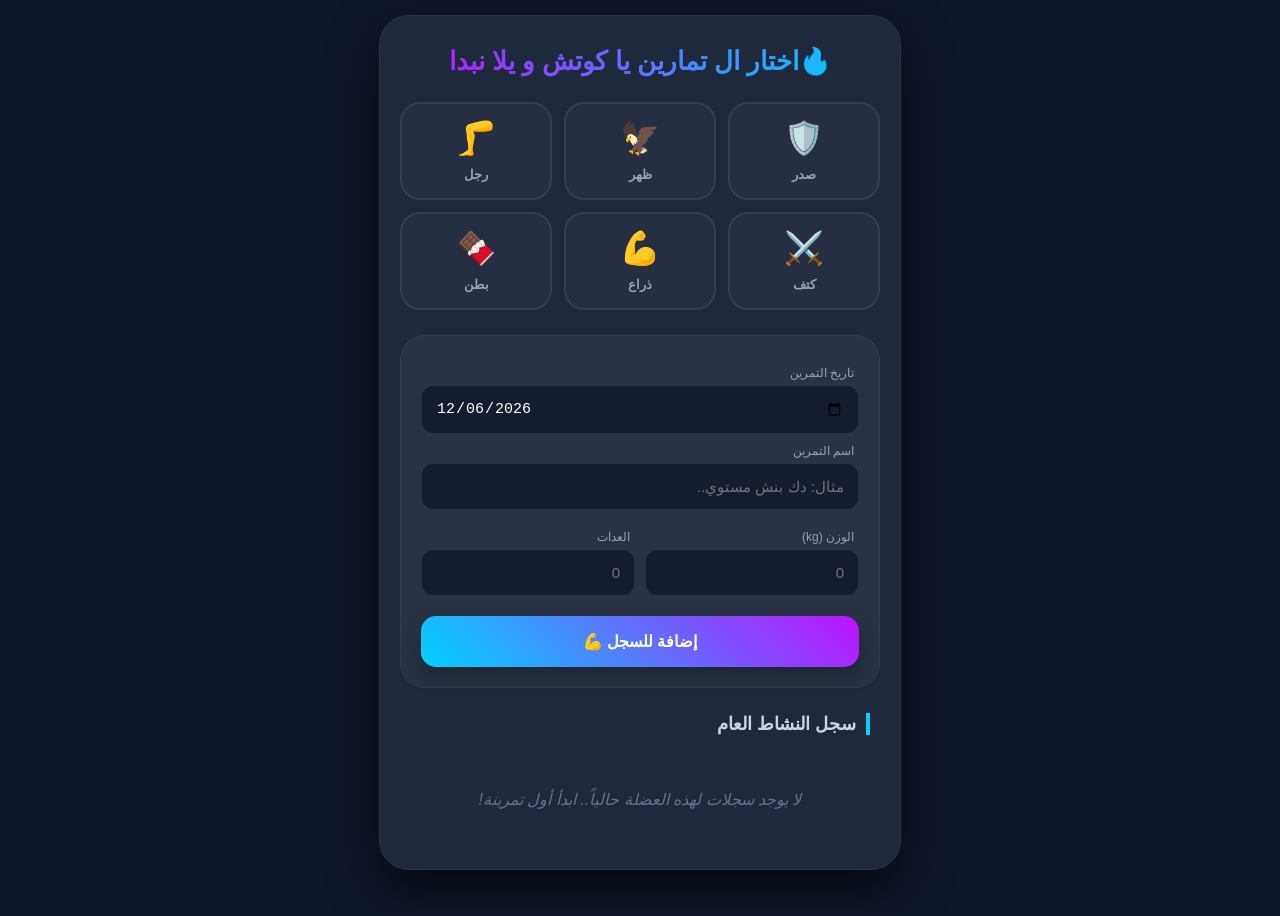
==== commit a706223c: "Update index.html" ====
--- a/index.html
+++ b/index.html
@@ -3,7 +3,7 @@
 <head>
     <meta charset="UTF-8">
     <meta name="viewport" content="width=device-width, initial-scale=1.0">
-    <title>تطبيق الوحش - Gym Mode Pro</title>
+    <title>sakaw- Gym Mode Pro</title>
     <style>
         :root {
             --bg-dark: #0f172a;
@@ -167,7 +167,7 @@
 <body>
 
 <div class="container">
-    <h2>🔥 الوحش الرياضي</h2>
+    <h2>🔥اختار ال تمارين يا كوتش و يلا نبدا</h2>
 
     <div class="muscle-grid" id="muscleSelector">
         <div class="muscle-card" data-m="صدر" onclick="selectMuscle('صدر', this)">
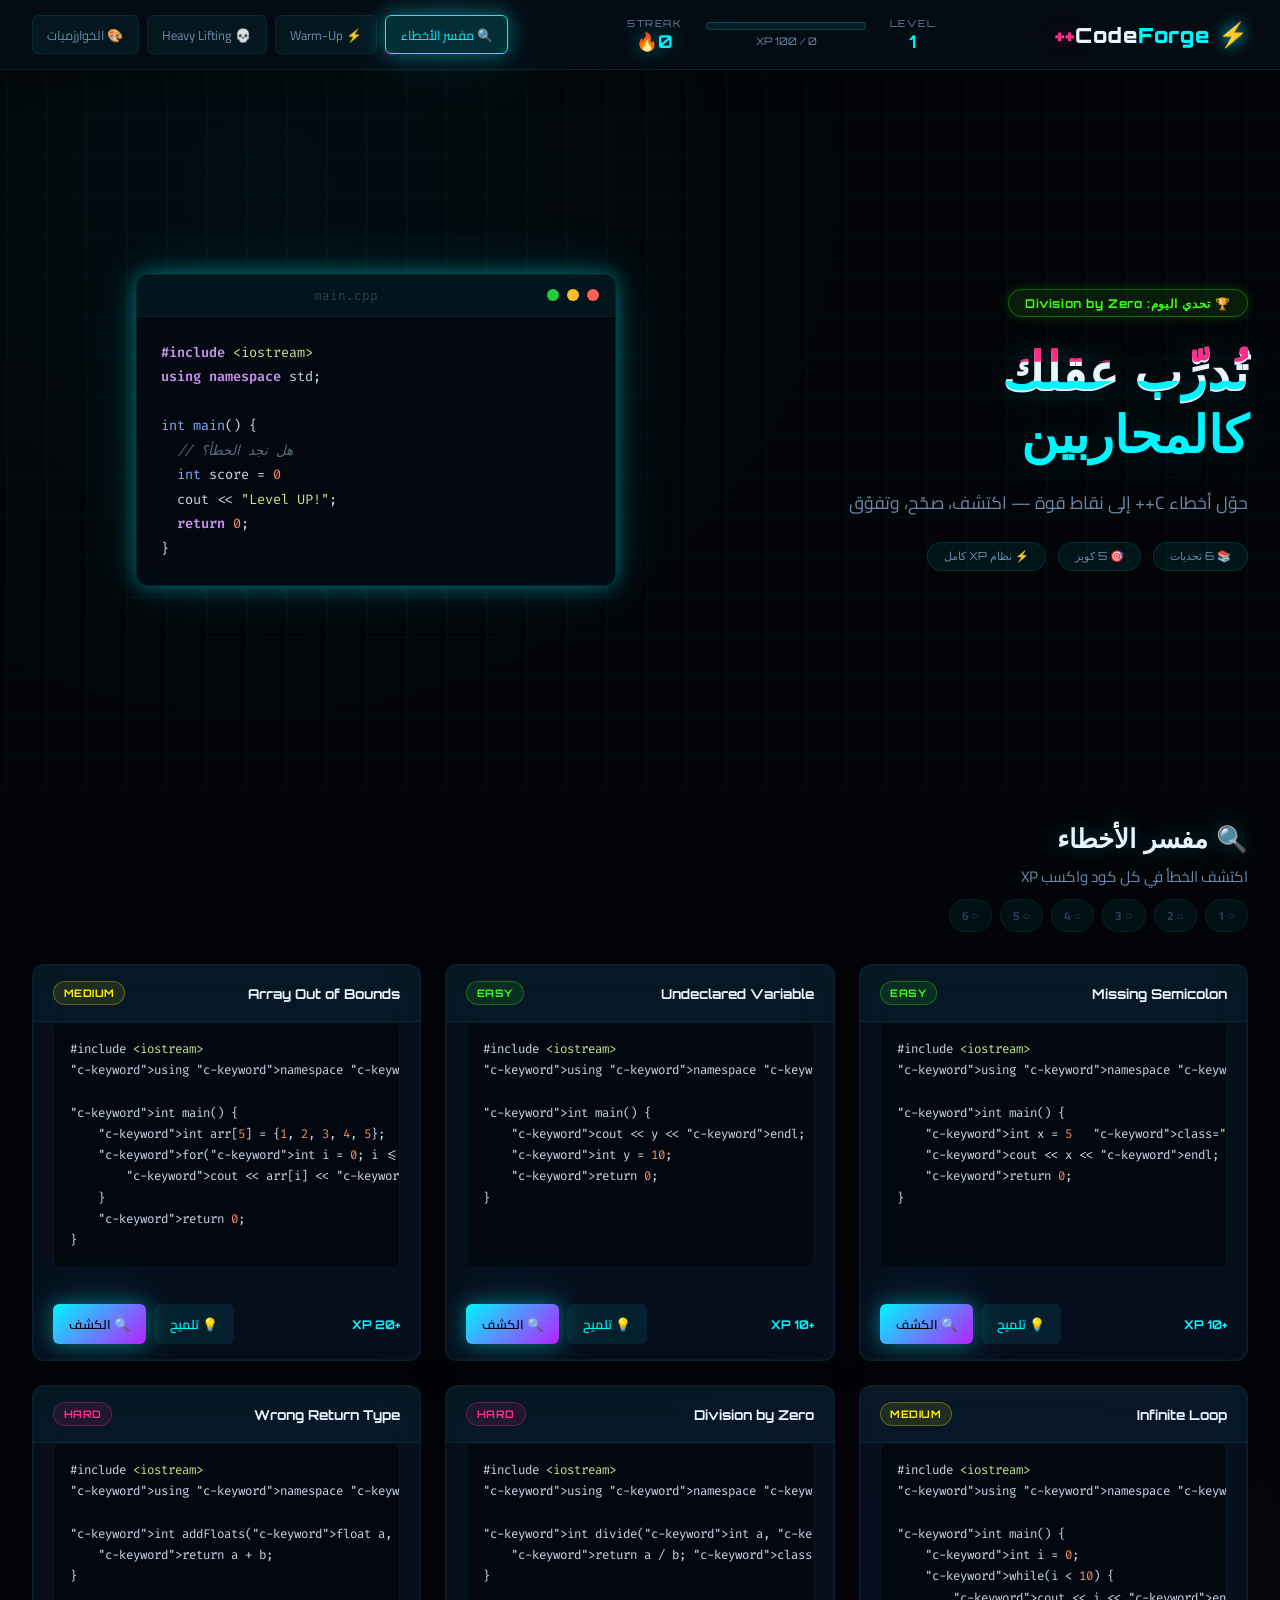
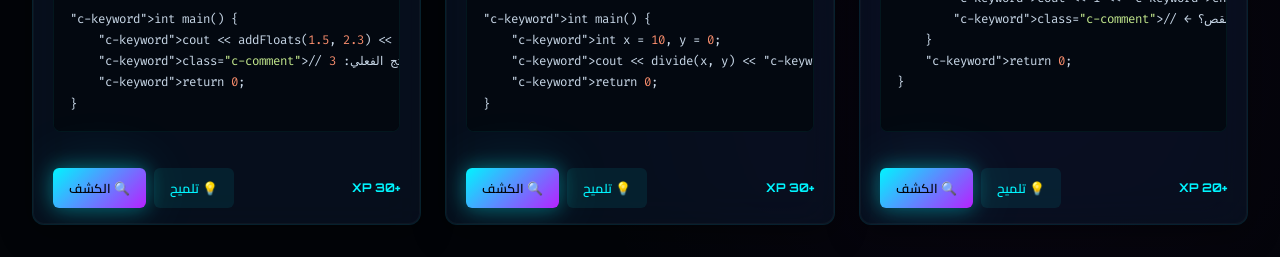
==== commit 4af0fdf2: "Add files via upload" ====
--- a/index.html
+++ b/index.html
@@ -1,341 +1,194 @@
-﻿<!DOCTYPE html>
+<!DOCTYPE html>
 <html lang="ar" dir="rtl">
 <head>
-    <meta charset="UTF-8">
-    <meta name="viewport" content="width=device-width, initial-scale=1.0">
-    <title>sakaw- Gym Mode Pro</title>
-    <style>
-        :root {
-            --bg-dark: #0f172a;
-            --card-bg: #1e293b;
-            --neon-blue: #00d2ff;
-            --neon-green: #39ff14;
-            --neon-purple: #bc13fe;
-            --neon-orange: #ff9d00;
-            --neon-pink: #ff007f;
-            --neon-cyan: #00ffcc;
-            --text-main: #f8fafc;
-        }
-
-        body {
-            font-family: 'Segoe UI', Roboto, Helvetica, sans-serif;
-            background-color: var(--bg-dark);
-            color: var(--text-main);
-            margin: 0;
-            padding: 15px;
-            display: flex;
-            justify-content: center;
-        }
-
-        .container {
-            width: 100%;
-            max-width: 480px;
-            background: var(--card-bg);
-            border-radius: 30px;
-            padding: 20px;
-            box-shadow: 0 20px 50px rgba(0,0,0,0.6);
-            border: 1px solid rgba(255,255,255,0.05);
-            margin-bottom: 30px;
-        }
-
-        h2 { 
-            text-align: center; 
-            font-size: 26px; 
-            background: linear-gradient(to left, var(--neon-blue), var(--neon-purple));
-            -webkit-background-clip: text;
-            -webkit-text-fill-color: transparent;
-            margin-top: 10px;
-            margin-bottom: 25px;
-            font-weight: 900;
-        }
-
-        /* شبكة العضلات الحديثة */
-        .muscle-grid {
-            display: grid;
-            grid-template-columns: repeat(3, 1fr);
-            gap: 12px;
-            margin-bottom: 25px;
-        }
-
-        .muscle-card {
-            background: rgba(255, 255, 255, 0.03);
-            border: 2px solid rgba(255, 255, 255, 0.08);
-            border-radius: 20px;
-            padding: 15px 5px;
-            text-align: center;
-            cursor: pointer;
-            transition: all 0.3s cubic-bezier(0.4, 0, 0.2, 1);
-        }
-
-        .muscle-icon { font-size: 32px; display: block; margin-bottom: 8px; }
-        .muscle-name { font-size: 13px; font-weight: bold; color: #94a3b8; }
-
-        /* تأثيرات النيون عند التنشيط */
-        .muscle-card.active { transform: translateY(-5px); }
-        
-        .muscle-card.active[data-m="صدر"] { border-color: var(--neon-pink); box-shadow: 0 0 15px var(--neon-pink); background: rgba(255, 0, 127, 0.1); }
-        .muscle-card.active[data-m="ظهر"] { border-color: var(--neon-green); box-shadow: 0 0 15px var(--neon-green); background: rgba(57, 255, 20, 0.1); }
-        .muscle-card.active[data-m="رجل"] { border-color: var(--neon-orange); box-shadow: 0 0 15px var(--neon-orange); background: rgba(255, 157, 0, 0.1); }
-        .muscle-card.active[data-m="كتف"] { border-color: var(--neon-purple); box-shadow: 0 0 15px var(--neon-purple); background: rgba(188, 19, 254, 0.1); }
-        .muscle-card.active[data-m="ذراع"] { border-color: var(--neon-blue); box-shadow: 0 0 15px var(--neon-blue); background: rgba(0, 210, 255, 0.1); }
-        .muscle-card.active[data-m="بطن"] { border-color: var(--neon-cyan); box-shadow: 0 0 15px var(--neon-cyan); background: rgba(0, 255, 204, 0.1); }
-
-        .muscle-card.active .muscle-name { color: #fff; }
-
-        /* منطقة الإدخال */
-        .input-box {
-            background: rgba(255, 255, 255, 0.05);
-            padding: 20px;
-            border-radius: 25px;
-            margin-bottom: 25px;
-            border: 1px solid rgba(255,255,255,0.05);
-        }
-
-        label { display: block; font-size: 12px; color: #94a3b8; margin: 10px 5px 5px 0; }
-
-        input {
-            width: 100%;
-            padding: 14px;
-            background: rgba(15, 23, 42, 0.8);
-            border: 1px solid rgba(255,255,255,0.1);
-            border-radius: 12px;
-            color: white;
-            font-size: 15px;
-            outline: none;
-            box-sizing: border-box;
-        }
-
-        input:focus { border-color: var(--neon-blue); box-shadow: 0 0 10px rgba(0, 210, 255, 0.2); }
-
-        .row { display: flex; gap: 10px; margin-top: 10px; }
-        .col { flex: 1; }
-
-        .btn-add {
-            width: 100%;
-            padding: 16px;
-            background: linear-gradient(45deg, var(--neon-blue), var(--neon-purple));
-            color: white;
-            border: none;
-            border-radius: 15px;
-            font-weight: bold;
-            font-size: 16px;
-            margin-top: 20px;
-            cursor: pointer;
-            box-shadow: 0 10px 20px rgba(0,0,0,0.3);
-            transition: 0.2s;
-        }
-
-        .btn-add:active { transform: scale(0.98); }
-
-        /* السجل */
-        h3 { font-size: 18px; margin: 10px 10px 15px 0; color: #cbd5e1; border-right: 4px solid var(--neon-blue); padding-right: 10px; }
-
-        .log-item {
-            background: rgba(255, 255, 255, 0.03);
-            border: 1px solid rgba(255, 255, 255, 0.05);
-            margin-bottom: 15px;
-            padding: 18px;
-            border-radius: 20px;
-            position: relative;
-            animation: slideIn 0.3s ease;
-        }
-
-        @keyframes slideIn { from { opacity: 0; transform: translateX(20px); } to { opacity: 1; transform: translateX(0); } }
-
-        .log-header { display: flex; justify-content: space-between; align-items: center; margin-bottom: 8px; }
-        .log-date { font-size: 11px; color: #64748b; }
-        .log-muscle-tag { font-size: 10px; padding: 3px 10px; border-radius: 20px; font-weight: bold; border: 1px solid currentColor; }
-        .log-ex-name { font-size: 18px; font-weight: bold; color: #fff; display: block; }
-        .log-details { font-size: 15px; color: #94a3b8; margin-top: 8px; }
-        .log-details b { color: var(--neon-blue); font-size: 16px; }
-
-        .delete-btn {
-            background: none;
-            border: none;
-            color: #ef4444;
-            cursor: pointer;
-            font-size: 20px;
-            position: absolute;
-            left: 15px;
-            bottom: 15px;
-            padding: 5px;
-        }
-
-        .empty-msg { text-align: center; color: #64748b; padding: 40px 0; font-style: italic; }
-    </style>
+  <meta charset="UTF-8">
+  <meta name="viewport" content="width=device-width, initial-scale=1.0">
+  <title>CodeForge++ | تعلم C++ بأسلوب المحاربين</title>
+  <link rel="preconnect" href="https://fonts.googleapis.com">
+  <link href="https://fonts.googleapis.com/css2?family=Orbitron:wght@400;700;900&family=Cairo:wght@300;400;600;700&family=Fira+Code:wght@400;500&display=swap" rel="stylesheet">
+  <!-- Layout CSS -->
+  <link rel="stylesheet" href="layout.css">
+  <!-- Neon Theme CSS -->
+  <link rel="stylesheet" href="theme.css">
 </head>
 <body>
 
-<div class="container">
-    <h2>🔥اختار ال تمارين يا كوتش و يلا نبدا</h2>
+  <!-- ============================================================
+       HEADER: شريط التنقل العلوي + معلومات المستخدم
+  ============================================================ -->
+  <header class="main-header">
+    <div class="header-inner">
+      <!-- Logo -->
+      <div class="logo">
+        <span class="logo-icon">⚡</span>
+        <span class="logo-text">Code<span class="neon-accent">Forge</span><span class="logo-cpp">++</span></span>
+      </div>
 
-    <div class="muscle-grid" id="muscleSelector">
-        <div class="muscle-card" data-m="صدر" onclick="selectMuscle('صدر', this)">
-            <span class="muscle-icon">🛡️</span>
-            <span class="muscle-name">صدر</span>
+      <!-- User Progress Bar -->
+      <div class="user-hud">
+        <div class="hud-stat">
+          <span class="hud-label">LEVEL</span>
+          <span class="hud-value" id="userLevel">1</span>
         </div>
-        <div class="muscle-card" data-m="ظهر" onclick="selectMuscle('ظهر', this)">
-            <span class="muscle-icon">🦅</span>
-            <span class="muscle-name">ظهر</span>
+        <div class="xp-bar-container">
+          <div class="xp-bar-track">
+            <div class="xp-bar-fill" id="xpBarFill" style="width: 0%"></div>
+          </div>
+          <div class="xp-numbers">
+            <span id="currentXP">0</span> / <span id="maxXP">100</span> XP
+          </div>
         </div>
-        <div class="muscle-card" data-m="رجل" onclick="selectMuscle('رجل', this)">
-            <span class="muscle-icon">🦵</span>
-            <span class="muscle-name">رجل</span>
+        <div class="hud-stat">
+          <span class="hud-label">STREAK</span>
+          <span class="hud-value neon-green" id="streak">0🔥</span>
         </div>
-        <div class="muscle-card" data-m="كتف" onclick="selectMuscle('كتف', this)">
-            <span class="muscle-icon">⚔️</span>
-            <span class="muscle-name">كتف</span>
+      </div>
+
+      <!-- Nav -->
+      <nav class="main-nav">
+        <button class="nav-btn active" data-section="errors">🔍 مفسر الأخطاء</button>
+        <button class="nav-btn" data-section="warmup">⚡ Warm-Up</button>
+        <button class="nav-btn" data-section="heavy">💀 Heavy Lifting</button>
+        <button class="nav-btn" data-section="visual">🎨 الخوارزميات</button>
+      </nav>
+    </div>
+  </header>
+
+  <!-- ============================================================
+       HERO: منطقة الترحيب
+  ============================================================ -->
+  <section class="hero-section">
+    <div class="hero-grid-bg"></div>
+    <div class="hero-content">
+      <div class="hero-badge">🏆 تحدي اليوم متاح</div>
+      <h1 class="hero-title">
+        <span class="glitch" data-text="تُدرِّب عقلك">تُدرِّب عقلك</span>
+        <br>
+        <span class="neon-accent">كالمحاربين</span>
+      </h1>
+      <p class="hero-sub">حوّل أخطاء C++ إلى نقاط قوة — اكتشف، صحّح، وتفوّق</p>
+      <div class="hero-stats">
+        <div class="stat-pill">📚 6 تحديات</div>
+        <div class="stat-pill">🎯 5 كويز</div>
+        <div class="stat-pill">⚡ نظام XP كامل</div>
+      </div>
+    </div>
+    <div class="hero-code-preview">
+      <div class="code-window">
+        <div class="code-window-bar">
+          <span class="dot red"></span><span class="dot yellow"></span><span class="dot green"></span>
+          <span class="code-window-title">main.cpp</span>
         </div>
-        <div class="muscle-card" data-m="ذراع" onclick="selectMuscle('ذراع', this)">
-            <span class="muscle-icon">💪</span>
-            <span class="muscle-name">ذراع</span>
+        <pre class="code-display"><span class="c-keyword">#include</span> <span class="c-string">&lt;iostream&gt;</span>
+<span class="c-keyword">using namespace</span> std;
+
+<span class="c-type">int</span> <span class="c-func">main</span>() {
+  <span class="c-comment">// هل تجد الخطأ؟</span>
+  <span class="c-type">int</span> score = <span class="c-num">0</span>
+  cout &lt;&lt; <span class="c-string">"Level UP!"</span>;
+  <span class="c-keyword">return</span> <span class="c-num">0</span>;
+}</pre>
+      </div>
+    </div>
+  </section>
+
+  <!-- ============================================================
+       MAIN CONTENT: الأقسام الأربعة
+  ============================================================ -->
+  <main class="main-content">
+
+    <!-- ======================================================
+         SECTION 1: مفسر الأخطاء (Error Cards)
+    ====================================================== -->
+    <section id="section-errors" class="content-section active">
+      <div class="section-header">
+        <h2 class="section-title">🔍 مفسر الأخطاء</h2>
+        <p class="section-desc">اكتشف الخطأ في كل كود واكسب XP</p>
+        <div class="progress-pills" id="errorProgress"></div>
+      </div>
+      <div class="cards-grid" id="errorCardsGrid">
+        <!-- تُولَّد بـ JavaScript -->
+      </div>
+    </section>
+
+    <!-- ======================================================
+         SECTION 2: Warm-Up Quiz
+    ====================================================== -->
+    <section id="section-warmup" class="content-section">
+      <div class="section-header">
+        <h2 class="section-title">⚡ Warm-Up Quiz</h2>
+        <p class="section-desc">أسئلة سريعة لتسخين العقل</p>
+      </div>
+      <div class="quiz-arena" id="warmupArena">
+        <!-- تُولَّد بـ JavaScript -->
+      </div>
+    </section>
+
+    <!-- ======================================================
+         SECTION 3: Heavy Lifting
+    ====================================================== -->
+    <section id="section-heavy" class="content-section">
+      <div class="section-header">
+        <h2 class="section-title">💀 Heavy Lifting</h2>
+        <p class="section-desc">تحديات الخوارزميات الثقيلة — للمحاربين فقط</p>
+        <div class="lock-notice" id="heavyLockNotice">
+          🔒 أكمل 3 تحديات من مفسر الأخطاء لفتح هذا القسم
         </div>
-        <div class="muscle-card" data-m="بطن" onclick="selectMuscle('بطن', this)">
-            <span class="muscle-icon">🍫</span>
-            <span class="muscle-name">بطن</span>
+      </div>
+      <div class="heavy-container" id="heavyContainer">
+        <!-- تُولَّد بـ JavaScript -->
+      </div>
+    </section>
+
+    <!-- ======================================================
+         SECTION 4: الخوارزميات المرئية
+    ====================================================== -->
+    <section id="section-visual" class="content-section">
+      <div class="section-header">
+        <h2 class="section-title">🎨 الدليل المرئي للخوارزميات</h2>
+        <p class="section-desc">انظر كيف تعمل الخوارزميات بالرسوم المتحركة</p>
+        <div class="lock-notice" id="visualLockNotice">
+          🔒 أكمل تحدي Heavy Lifting لفتح الشرح المرئي
         </div>
+      </div>
+      <div class="visual-grid" id="visualGrid">
+        <!-- تُولَّد بـ JavaScript -->
+      </div>
+    </section>
+
+  </main>
+
+  <!-- ============================================================
+       MODAL: عرض الكود الكامل + الإجابة
+  ============================================================ -->
+  <div class="modal-overlay" id="modalOverlay">
+    <div class="modal-glass">
+      <button class="modal-close" id="modalClose">✕</button>
+      <div id="modalContent"></div>
     </div>
+  </div>
 
-    <div class="input-box">
-        <div class="col">
-            <label>تاريخ التمرين</label>
-            <input type="date" id="exDate">
-        </div>
-        
-        <div class="col">
-            <label>اسم التمرين</label>
-            <input type="text" id="exName" placeholder="مثال: دك بنش مستوي..">
-        </div>
+  <!-- ============================================================
+       TOAST: رسائل التحفيز (Neon Style)
+  ============================================================ -->
+  <div class="toast-container" id="toastContainer"></div>
 
-        <div class="row">
-            <div class="col">
-                <label>الوزن (kg)</label>
-                <input type="number" id="exWeight" placeholder="0">
-            </div>
-            <div class="col">
-                <label>العدات</label>
-                <input type="number" id="exReps" placeholder="0">
-            </div>
-        </div>
+  <!-- ============================================================
+       WIN OVERLAY: رسالة الفوز
+  ============================================================ -->
+  <div class="win-overlay" id="winOverlay">
+    <div class="win-box">
+      <div class="win-icon">💪</div>
+      <h2 class="win-title">Muscle Gained!</h2>
+      <p class="win-msg" id="winMsg"></p>
+      <div class="win-xp" id="winXP"></div>
+      <button class="btn-primary" id="winClose">استمر في التدريب ⚡</button>
+    </div>
+  </div>
 
-        <button class="btn-add" onclick="addEntry()">إضافة للسجل 💪</button>
-    </div>
-
-    <h3 id="listTitle">سجل النشاط العام</h3>
-    <div id="logList"></div>
-</div>
-
-<script>
-    // جلب البيانات من ذاكرة المتصفح
-    let workoutLog = JSON.parse(localStorage.getItem('monsterGymLog')) || [];
-    let selectedMuscle = "";
-
-    // تعيين التاريخ ليومنا هذا تلقائياً
-    document.getElementById('exDate').valueAsDate = new Date();
-
-    // تعريف ألوان النيون لكل عضلة
-    const muscleThemes = {
-        'صدر': '#ff007f', 'ظهر': '#39ff14', 'رجل': '#ff9d00',
-        'كتف': '#bc13fe', 'ذراع': '#00d2ff', 'بطن': '#00ffcc'
-    };
-
-    // وظيفة اختيار العضلة
-    function selectMuscle(muscle, el) {
-        selectedMuscle = muscle;
-        // تحديث شكل البطاقات
-        document.querySelectorAll('.muscle-card').forEach(c => c.classList.remove('active'));
-        el.classList.add('active');
-        
-        // تحديث العنوان وفلترة القائمة
-        document.getElementById('listTitle').innerText = `تمارين عضلة: ${muscle}`;
-        updateUI(muscle);
-    }
-
-    // وظيفة إضافة تمرين جديد
-    function addEntry() {
-        const date = document.getElementById('exDate').value;
-        const name = document.getElementById('exName').value.trim();
-        const weight = document.getElementById('exWeight').value;
-        const reps = document.getElementById('exReps').value;
-
-        if (!selectedMuscle) {
-            alert("اختار العضلة الأول يا وحش! 🏋️‍♂️");
-            return;
-        }
-        if (!name || !weight || !reps) {
-            alert("اكتب اسم التمرين والوزن والعدات");
-            return;
-        }
-
-        // إضافة البيانات في أول القائمة
-        workoutLog.unshift({
-            id: Date.now(),
-            muscle: selectedMuscle,
-            date,
-            name,
-            weight,
-            reps
-        });
-
-        // حفظ وتحديث
-        saveData();
-        updateUI(selectedMuscle);
-        
-        // مسح الحقول
-        document.getElementById('exName').value = "";
-        document.getElementById('exWeight').value = "";
-        document.getElementById('exReps').value = "";
-    }
-
-    // وظيفة حذف تمرين
-    function deleteItem(id) {
-        if(confirm("عايز تمسح التمرين ده من السجل؟")) {
-            workoutLog = workoutLog.filter(item => item.id !== id);
-            saveData();
-            updateUI(selectedMuscle);
-        }
-    }
-
-    function saveData() {
-        localStorage.setItem('monsterGymLog', JSON.stringify(workoutLog));
-    }
-
-    // وظيفة تحديث الواجهة
-    function updateUI(filter = "") {
-        const list = document.getElementById('logList');
-        list.innerHTML = "";
-
-        // تصفية البيانات حسب العضلة المختارة (أو عرض الكل)
-        const data = filter ? workoutLog.filter(i => i.muscle === filter) : workoutLog;
-
-        if (data.length === 0) {
-            list.innerHTML = `<div class="empty-msg">لا يوجد سجلات لهذه العضلة حالياً.. ابدأ أول تمرينة!</div>`;
-            return;
-        }
-
-        data.forEach(item => {
-            const color = muscleThemes[item.muscle];
-            const div = document.createElement('div');
-            div.className = 'log-item';
-            div.style.borderRight = `5px solid ${color}`;
-            div.innerHTML = `
-                <div class="log-header">
-                    <span class="log-date">📅 ${item.date}</span>
-                    <span class="log-muscle-tag" style="color:${color}; border-color:${color}">${item.muscle}</span>
-                </div>
-                <span class="log-ex-name">${item.name}</span>
-                <div class="log-details">
-                    وزن: <b>${item.weight}</b> kg &nbsp;&nbsp; | &nbsp;&nbsp; عدات: <b>${item.reps}</b>
-                </div>
-                <button class="delete-btn" onclick="deleteItem(${item.id})">🗑️</button>
-            `;
-            list.appendChild(div);
-        });
-    }
-
-    // التشغيل الأول لإظهار أي بيانات قديمة
-    updateUI();
-</script>
-
+  <!-- Scripts -->
+  <script src="questions.js"></script>
+  <script src="animations.js"></script>
+  <script src="app.js"></script>
 </body>
 </html>
--- a/layout.css
+++ b/layout.css
@@ -0,0 +1,632 @@
+/* ============================================================
+   LAYOUT.CSS — هيكل الموقع وتوزيع العناصر
+   لا يحتوي على ألوان أو تأثيرات، فقط الهيكل
+============================================================ */
+
+*, *::before, *::after {
+  box-sizing: border-box;
+  margin: 0;
+  padding: 0;
+}
+
+html {
+  scroll-behavior: smooth;
+  font-size: 16px;
+}
+
+body {
+  font-family: 'Cairo', sans-serif;
+  min-height: 100vh;
+  overflow-x: hidden;
+}
+
+/* ===== HEADER LAYOUT ===== */
+.main-header {
+  position: sticky;
+  top: 0;
+  z-index: 100;
+  width: 100%;
+}
+
+.header-inner {
+  display: grid;
+  grid-template-columns: auto 1fr auto;
+  align-items: center;
+  gap: 1.5rem;
+  max-width: 1400px;
+  margin: 0 auto;
+  padding: 0.75rem 2rem;
+}
+
+/* User HUD */
+.user-hud {
+  display: flex;
+  align-items: center;
+  gap: 1.5rem;
+  justify-content: center;
+}
+
+.hud-stat {
+  display: flex;
+  flex-direction: column;
+  align-items: center;
+  gap: 0.1rem;
+}
+
+.xp-bar-container {
+  display: flex;
+  flex-direction: column;
+  align-items: center;
+  gap: 0.25rem;
+  min-width: 160px;
+}
+
+.xp-bar-track {
+  width: 100%;
+  height: 8px;
+  border-radius: 4px;
+  overflow: hidden;
+}
+
+.xp-bar-fill {
+  height: 100%;
+  border-radius: 4px;
+  transition: width 0.5s cubic-bezier(0.34, 1.56, 0.64, 1);
+}
+
+.xp-numbers {
+  font-size: 0.7rem;
+}
+
+/* Nav */
+.main-nav {
+  display: flex;
+  gap: 0.5rem;
+  flex-wrap: wrap;
+  justify-content: flex-end;
+}
+
+.nav-btn {
+  padding: 0.4rem 0.9rem;
+  border: none;
+  cursor: pointer;
+  font-family: 'Cairo', sans-serif;
+  font-size: 0.8rem;
+  border-radius: 6px;
+  transition: all 0.2s ease;
+  white-space: nowrap;
+}
+
+/* ===== HERO SECTION LAYOUT ===== */
+.hero-section {
+  position: relative;
+  display: grid;
+  grid-template-columns: 1fr 1fr;
+  align-items: center;
+  gap: 3rem;
+  min-height: 80vh;
+  max-width: 1400px;
+  margin: 0 auto;
+  padding: 4rem 2rem;
+  overflow: hidden;
+}
+
+.hero-grid-bg {
+  position: absolute;
+  inset: 0;
+  pointer-events: none;
+}
+
+.hero-content {
+  display: flex;
+  flex-direction: column;
+  gap: 1.5rem;
+  position: relative;
+  z-index: 1;
+}
+
+.hero-stats {
+  display: flex;
+  gap: 0.75rem;
+  flex-wrap: wrap;
+}
+
+.hero-code-preview {
+  position: relative;
+  z-index: 1;
+}
+
+/* Code Window */
+.code-window {
+  border-radius: 12px;
+  overflow: hidden;
+  max-width: 480px;
+}
+
+.code-window-bar {
+  display: flex;
+  align-items: center;
+  gap: 0.5rem;
+  padding: 0.75rem 1rem;
+}
+
+.dot {
+  width: 12px;
+  height: 12px;
+  border-radius: 50%;
+}
+
+.code-window-title {
+  margin-right: auto;
+  margin-left: auto;
+  font-family: 'Fira Code', monospace;
+  font-size: 0.8rem;
+}
+
+.code-display {
+  padding: 1.5rem;
+  font-family: 'Fira Code', monospace;
+  font-size: 0.85rem;
+  line-height: 1.8;
+  overflow-x: auto;
+  direction: ltr;
+  text-align: left;
+}
+
+/* ===== MAIN CONTENT LAYOUT ===== */
+.main-content {
+  max-width: 1400px;
+  margin: 0 auto;
+  padding: 2rem;
+}
+
+/* Content Sections */
+.content-section {
+  display: none;
+  animation: fadeIn 0.4s ease;
+}
+
+.content-section.active {
+  display: block;
+}
+
+@keyframes fadeIn {
+  from { opacity: 0; transform: translateY(20px); }
+  to { opacity: 1; transform: translateY(0); }
+}
+
+.section-header {
+  margin-bottom: 2rem;
+  display: flex;
+  flex-direction: column;
+  gap: 0.5rem;
+}
+
+/* Error Cards Grid */
+.cards-grid {
+  display: grid;
+  grid-template-columns: repeat(auto-fill, minmax(340px, 1fr));
+  gap: 1.5rem;
+}
+
+/* Error Card */
+.error-card {
+  border-radius: 12px;
+  overflow: hidden;
+  display: flex;
+  flex-direction: column;
+  transition: transform 0.3s ease;
+  cursor: pointer;
+}
+
+.error-card:hover {
+  transform: translateY(-4px);
+}
+
+.card-header {
+  display: flex;
+  justify-content: space-between;
+  align-items: center;
+  padding: 1rem 1.25rem;
+}
+
+.card-body {
+  padding: 0 1.25rem 1.25rem;
+  flex: 1;
+  display: flex;
+  flex-direction: column;
+  gap: 0.75rem;
+}
+
+.card-code {
+  border-radius: 8px;
+  padding: 1rem;
+  font-family: 'Fira Code', monospace;
+  font-size: 0.78rem;
+  line-height: 1.7;
+  overflow-x: auto;
+  direction: ltr;
+  text-align: left;
+  white-space: pre;
+  flex: 1;
+}
+
+.card-footer {
+  display: flex;
+  justify-content: space-between;
+  align-items: center;
+  padding: 1rem 1.25rem;
+  gap: 0.75rem;
+}
+
+.card-footer .btn-reveal,
+.card-footer .btn-hint {
+  padding: 0.5rem 1rem;
+  border: none;
+  cursor: pointer;
+  border-radius: 6px;
+  font-family: 'Cairo', sans-serif;
+  font-size: 0.8rem;
+  font-weight: 600;
+  transition: all 0.2s ease;
+}
+
+/* Quiz Arena Layout */
+.quiz-arena {
+  max-width: 720px;
+  margin: 0 auto;
+  display: flex;
+  flex-direction: column;
+  gap: 1.5rem;
+}
+
+.quiz-card {
+  border-radius: 12px;
+  padding: 1.75rem;
+  display: flex;
+  flex-direction: column;
+  gap: 1.25rem;
+}
+
+.quiz-options {
+  display: grid;
+  grid-template-columns: 1fr 1fr;
+  gap: 0.75rem;
+}
+
+.quiz-option {
+  padding: 0.9rem 1.25rem;
+  border-radius: 8px;
+  cursor: pointer;
+  border: none;
+  font-family: 'Cairo', sans-serif;
+  font-size: 0.9rem;
+  text-align: right;
+  transition: all 0.2s ease;
+  display: flex;
+  align-items: center;
+  gap: 0.75rem;
+}
+
+.quiz-option-letter {
+  width: 28px;
+  height: 28px;
+  border-radius: 50%;
+  display: flex;
+  align-items: center;
+  justify-content: center;
+  font-weight: 700;
+  font-size: 0.8rem;
+  flex-shrink: 0;
+}
+
+/* Heavy Challenge Layout */
+.heavy-container {
+  display: flex;
+  flex-direction: column;
+  gap: 2rem;
+}
+
+.heavy-card {
+  border-radius: 16px;
+  padding: 2rem;
+  display: flex;
+  flex-direction: column;
+  gap: 1.5rem;
+}
+
+.heavy-card-header {
+  display: flex;
+  justify-content: space-between;
+  align-items: flex-start;
+  gap: 1rem;
+}
+
+.blanks-container {
+  display: flex;
+  gap: 1rem;
+  flex-wrap: wrap;
+  align-items: center;
+}
+
+.blank-input {
+  padding: 0.6rem 1rem;
+  border-radius: 6px;
+  border: none;
+  font-family: 'Fira Code', monospace;
+  font-size: 0.9rem;
+  width: 120px;
+  text-align: center;
+  direction: ltr;
+}
+
+/* Visual Algorithm Layout */
+.visual-grid {
+  display: grid;
+  grid-template-columns: repeat(auto-fill, minmax(400px, 1fr));
+  gap: 2rem;
+}
+
+.visual-card {
+  border-radius: 16px;
+  padding: 2rem;
+  display: flex;
+  flex-direction: column;
+  gap: 1.5rem;
+}
+
+.algo-visualizer {
+  border-radius: 10px;
+  padding: 1.5rem;
+  min-height: 120px;
+  display: flex;
+  align-items: center;
+  justify-content: center;
+  gap: 0.5rem;
+  flex-wrap: wrap;
+}
+
+.algo-bar {
+  display: flex;
+  flex-direction: column;
+  align-items: center;
+  gap: 0.3rem;
+  transition: all 0.4s ease;
+}
+
+.algo-bar-rect {
+  width: 36px;
+  border-radius: 4px 4px 0 0;
+  transition: all 0.4s cubic-bezier(0.34, 1.56, 0.64, 1);
+}
+
+.algo-bar-label {
+  font-size: 0.7rem;
+  font-family: 'Fira Code', monospace;
+}
+
+/* Modal Layout */
+.modal-overlay {
+  position: fixed;
+  inset: 0;
+  display: flex;
+  align-items: center;
+  justify-content: center;
+  z-index: 1000;
+  padding: 1.5rem;
+  opacity: 0;
+  pointer-events: none;
+  transition: opacity 0.3s ease;
+}
+
+.modal-overlay.open {
+  opacity: 1;
+  pointer-events: all;
+}
+
+.modal-glass {
+  border-radius: 20px;
+  padding: 2rem;
+  max-width: 680px;
+  width: 100%;
+  max-height: 85vh;
+  overflow-y: auto;
+  position: relative;
+  transform: scale(0.9);
+  transition: transform 0.3s cubic-bezier(0.34, 1.56, 0.64, 1);
+}
+
+.modal-overlay.open .modal-glass {
+  transform: scale(1);
+}
+
+.modal-close {
+  position: absolute;
+  top: 1rem;
+  left: 1rem;
+  width: 36px;
+  height: 36px;
+  border-radius: 50%;
+  border: none;
+  cursor: pointer;
+  font-size: 1rem;
+  display: flex;
+  align-items: center;
+  justify-content: center;
+}
+
+/* Toast */
+.toast-container {
+  position: fixed;
+  bottom: 2rem;
+  right: 2rem;
+  display: flex;
+  flex-direction: column;
+  gap: 0.75rem;
+  z-index: 2000;
+}
+
+.toast {
+  padding: 0.9rem 1.5rem;
+  border-radius: 10px;
+  font-family: 'Orbitron', sans-serif;
+  font-size: 0.85rem;
+  font-weight: 700;
+  display: flex;
+  align-items: center;
+  gap: 0.75rem;
+  animation: slideIn 0.4s cubic-bezier(0.34, 1.56, 0.64, 1),
+             fadeOut 0.4s ease 2.5s forwards;
+  max-width: 320px;
+}
+
+@keyframes slideIn {
+  from { transform: translateX(100%); opacity: 0; }
+  to { transform: translateX(0); opacity: 1; }
+}
+
+@keyframes fadeOut {
+  to { opacity: 0; transform: translateX(100%); }
+}
+
+/* Win Overlay */
+.win-overlay {
+  position: fixed;
+  inset: 0;
+  display: flex;
+  align-items: center;
+  justify-content: center;
+  z-index: 3000;
+  opacity: 0;
+  pointer-events: none;
+  transition: opacity 0.3s ease;
+}
+
+.win-overlay.open {
+  opacity: 1;
+  pointer-events: all;
+}
+
+.win-box {
+  border-radius: 24px;
+  padding: 3rem;
+  text-align: center;
+  display: flex;
+  flex-direction: column;
+  gap: 1rem;
+  align-items: center;
+  max-width: 440px;
+  width: 90%;
+  transform: scale(0.8);
+  transition: transform 0.4s cubic-bezier(0.34, 1.56, 0.64, 1);
+}
+
+.win-overlay.open .win-box {
+  transform: scale(1);
+}
+
+.win-icon {
+  font-size: 4rem;
+  animation: bounce 0.8s infinite alternate;
+}
+
+@keyframes bounce {
+  to { transform: translateY(-10px); }
+}
+
+/* Buttons */
+.btn-primary {
+  padding: 0.8rem 2rem;
+  border: none;
+  border-radius: 8px;
+  cursor: pointer;
+  font-family: 'Orbitron', sans-serif;
+  font-weight: 700;
+  font-size: 0.9rem;
+  transition: all 0.2s ease;
+  letter-spacing: 0.05em;
+}
+
+.btn-primary:hover {
+  transform: scale(1.05);
+}
+
+/* Progress Pills */
+.progress-pills {
+  display: flex;
+  gap: 0.5rem;
+  flex-wrap: wrap;
+}
+
+.progress-pill {
+  padding: 0.25rem 0.75rem;
+  border-radius: 20px;
+  font-size: 0.75rem;
+  font-weight: 700;
+}
+
+/* Lock Notice */
+.lock-notice {
+  display: none;
+  padding: 0.75rem 1.25rem;
+  border-radius: 8px;
+  font-size: 0.9rem;
+  margin-top: 0.5rem;
+}
+
+.lock-notice.visible {
+  display: block;
+}
+
+/* ===== RESPONSIVE ===== */
+@media (max-width: 1024px) {
+  .header-inner {
+    grid-template-columns: 1fr;
+    gap: 0.75rem;
+    padding: 1rem;
+  }
+
+  .user-hud {
+    order: 2;
+  }
+
+  .main-nav {
+    order: 3;
+    justify-content: center;
+  }
+
+  .hero-section {
+    grid-template-columns: 1fr;
+    min-height: auto;
+    padding: 2rem 1rem;
+    gap: 2rem;
+    text-align: center;
+  }
+
+  .hero-code-preview {
+    display: none;
+  }
+}
+
+@media (max-width: 600px) {
+  .cards-grid {
+    grid-template-columns: 1fr;
+  }
+
+  .quiz-options {
+    grid-template-columns: 1fr;
+  }
+
+  .visual-grid {
+    grid-template-columns: 1fr;
+  }
+
+  .main-content {
+    padding: 1rem;
+  }
+
+  .nav-btn {
+    font-size: 0.75rem;
+    padding: 0.35rem 0.6rem;
+  }
+}
--- a/theme.css
+++ b/theme.css
@@ -0,0 +1,822 @@
+/* ============================================================
+   THEME.CSS — ثيم الموقع: Neon Dark Mode + Glassmorphism
+   لا يحتوي على هيكل أو layout، فقط الألوان والتأثيرات
+============================================================ */
+
+/* ===== CSS VARIABLES: متغيرات الألوان ===== */
+:root {
+  /* Neon Colors */
+  --neon-cyan: #00f5ff;
+  --neon-green: #39ff14;
+  --neon-pink: #ff2d87;
+  --neon-purple: #b721ff;
+  --neon-yellow: #fff200;
+  --neon-orange: #ff6d00;
+
+  /* Dark Backgrounds */
+  --bg-void: #020408;
+  --bg-dark: #060d14;
+  --bg-card: #0a1628;
+  --bg-card-hover: #0d1f38;
+  --bg-code: #030810;
+  --bg-glass: rgba(10, 22, 40, 0.6);
+  --bg-header: rgba(6, 13, 20, 0.92);
+
+  /* Text */
+  --text-primary: #e8f4ff;
+  --text-secondary: #6a8aaa;
+  --text-muted: #2a3d55;
+  --text-code: #c9d8e8;
+
+  /* Borders */
+  --border-glass: rgba(0, 245, 255, 0.12);
+  --border-card: rgba(0, 245, 255, 0.08);
+
+  /* Glow Effects */
+  --glow-cyan: 0 0 20px rgba(0, 245, 255, 0.4), 0 0 60px rgba(0, 245, 255, 0.15);
+  --glow-green: 0 0 20px rgba(57, 255, 20, 0.4), 0 0 60px rgba(57, 255, 20, 0.15);
+  --glow-pink: 0 0 20px rgba(255, 45, 135, 0.4), 0 0 60px rgba(255, 45, 135, 0.15);
+  --glow-purple: 0 0 20px rgba(183, 33, 255, 0.4), 0 0 60px rgba(183, 33, 255, 0.15);
+
+  /* Difficulty Colors */
+  --diff-easy: var(--neon-green);
+  --diff-medium: var(--neon-yellow);
+  --diff-hard: var(--neon-pink);
+
+  /* Glassmorphism */
+  --glass-blur: blur(20px) saturate(180%);
+  --glass-blur-light: blur(12px) saturate(150%);
+}
+
+/* ===== BASE STYLES ===== */
+body {
+  background: var(--bg-void);
+  color: var(--text-primary);
+  background-image:
+    radial-gradient(ellipse 80% 50% at 20% 10%, rgba(0, 245, 255, 0.04) 0%, transparent 60%),
+    radial-gradient(ellipse 60% 40% at 80% 90%, rgba(183, 33, 255, 0.04) 0%, transparent 60%);
+}
+
+/* ===== SCROLLBAR ===== */
+::-webkit-scrollbar { width: 6px; height: 6px; }
+::-webkit-scrollbar-track { background: var(--bg-dark); }
+::-webkit-scrollbar-thumb { background: var(--neon-cyan); border-radius: 3px; opacity: 0.5; }
+
+/* ===== TYPOGRAPHY ===== */
+.neon-accent { color: var(--neon-cyan); }
+.neon-green { color: var(--neon-green); }
+.neon-pink { color: var(--neon-pink); }
+
+/* ===== HEADER THEME ===== */
+.main-header {
+  background: var(--bg-header);
+  backdrop-filter: var(--glass-blur);
+  -webkit-backdrop-filter: var(--glass-blur);
+  border-bottom: 1px solid var(--border-glass);
+  box-shadow: 0 4px 30px rgba(0, 0, 0, 0.5), 0 0 0 0 transparent;
+}
+
+/* Logo */
+.logo {
+  display: flex;
+  align-items: center;
+  gap: 0.5rem;
+}
+
+.logo-icon {
+  font-size: 1.5rem;
+  filter: drop-shadow(0 0 8px var(--neon-cyan));
+}
+
+.logo-text {
+  font-family: 'Orbitron', sans-serif;
+  font-size: 1.3rem;
+  font-weight: 900;
+  color: var(--text-primary);
+  letter-spacing: 0.05em;
+}
+
+.logo-cpp {
+  color: var(--neon-pink);
+  text-shadow: var(--glow-pink);
+}
+
+/* HUD */
+.hud-label {
+  font-family: 'Orbitron', sans-serif;
+  font-size: 0.6rem;
+  color: var(--text-secondary);
+  letter-spacing: 0.15em;
+  text-transform: uppercase;
+}
+
+.hud-value {
+  font-family: 'Orbitron', sans-serif;
+  font-size: 1.1rem;
+  font-weight: 700;
+  color: var(--neon-cyan);
+  text-shadow: var(--glow-cyan);
+}
+
+.xp-bar-track {
+  background: rgba(0, 245, 255, 0.08);
+  border: 1px solid rgba(0, 245, 255, 0.2);
+}
+
+.xp-bar-fill {
+  background: linear-gradient(90deg, var(--neon-cyan), var(--neon-purple));
+  box-shadow: var(--glow-cyan);
+}
+
+.xp-numbers {
+  color: var(--text-secondary);
+  font-family: 'Orbitron', sans-serif;
+  font-size: 0.65rem;
+}
+
+/* Nav Buttons */
+.nav-btn {
+  background: rgba(0, 245, 255, 0.05);
+  color: var(--text-secondary);
+  border: 1px solid var(--border-card);
+}
+
+.nav-btn:hover {
+  background: rgba(0, 245, 255, 0.1);
+  color: var(--neon-cyan);
+  border-color: var(--neon-cyan);
+  box-shadow: var(--glow-cyan);
+}
+
+.nav-btn.active {
+  background: rgba(0, 245, 255, 0.15);
+  color: var(--neon-cyan);
+  border-color: var(--neon-cyan);
+  box-shadow: var(--glow-cyan);
+}
+
+/* ===== HERO SECTION THEME ===== */
+.hero-grid-bg {
+  background-image:
+    linear-gradient(rgba(0, 245, 255, 0.04) 1px, transparent 1px),
+    linear-gradient(90deg, rgba(0, 245, 255, 0.04) 1px, transparent 1px);
+  background-size: 40px 40px;
+}
+
+.hero-badge {
+  display: inline-flex;
+  align-items: center;
+  gap: 0.5rem;
+  background: rgba(57, 255, 20, 0.1);
+  border: 1px solid rgba(57, 255, 20, 0.3);
+  color: var(--neon-green);
+  padding: 0.35rem 1rem;
+  border-radius: 20px;
+  font-family: 'Orbitron', sans-serif;
+  font-size: 0.75rem;
+  font-weight: 700;
+  letter-spacing: 0.05em;
+  width: fit-content;
+  box-shadow: 0 0 12px rgba(57, 255, 20, 0.2);
+}
+
+.hero-title {
+  font-family: 'Orbitron', sans-serif;
+  font-size: clamp(2rem, 4vw, 3.5rem);
+  font-weight: 900;
+  line-height: 1.2;
+  color: var(--text-primary);
+  text-shadow: 0 0 40px rgba(0, 245, 255, 0.2);
+}
+
+/* Glitch Effect */
+.glitch {
+  position: relative;
+}
+.glitch::before, .glitch::after {
+  content: attr(data-text);
+  position: absolute;
+  top: 0;
+  left: 0;
+  width: 100%;
+  height: 100%;
+}
+.glitch::before {
+  color: var(--neon-pink);
+  animation: glitch1 3s infinite;
+  clip-path: polygon(0 0, 100% 0, 100% 35%, 0 35%);
+}
+.glitch::after {
+  color: var(--neon-cyan);
+  animation: glitch2 3s infinite;
+  clip-path: polygon(0 65%, 100% 65%, 100% 100%, 0 100%);
+}
+@keyframes glitch1 {
+  0%, 90%, 100% { transform: translate(0); opacity: 0; }
+  91% { transform: translate(-3px, 1px); opacity: 0.8; }
+  93% { transform: translate(3px, -1px); opacity: 0.8; }
+  95% { transform: translate(0); opacity: 0; }
+}
+@keyframes glitch2 {
+  0%, 92%, 100% { transform: translate(0); opacity: 0; }
+  93% { transform: translate(3px, 2px); opacity: 0.8; }
+  95% { transform: translate(-3px, -2px); opacity: 0.8; }
+  97% { transform: translate(0); opacity: 0; }
+}
+
+.hero-sub {
+  color: var(--text-secondary);
+  font-size: 1.1rem;
+  line-height: 1.7;
+}
+
+.stat-pill {
+  background: rgba(0, 245, 255, 0.07);
+  border: 1px solid var(--border-glass);
+  color: var(--text-secondary);
+  padding: 0.4rem 1rem;
+  border-radius: 20px;
+  font-size: 0.85rem;
+  font-family: 'Orbitron', sans-serif;
+  font-size: 0.7rem;
+}
+
+/* Code Window Theme */
+.code-window {
+  background: var(--bg-code);
+  border: 1px solid var(--border-glass);
+  box-shadow: var(--glow-cyan), inset 0 0 30px rgba(0, 245, 255, 0.02);
+}
+
+.code-window-bar {
+  background: rgba(0, 245, 255, 0.05);
+  border-bottom: 1px solid var(--border-card);
+}
+
+.dot.red { background: #ff5f56; }
+.dot.yellow { background: #ffbd2e; }
+.dot.green { background: #27c93f; }
+
+.code-window-title {
+  color: var(--text-muted);
+  font-family: 'Fira Code', monospace;
+  font-size: 0.8rem;
+}
+
+.code-display {
+  color: var(--text-code);
+  background: transparent;
+}
+
+/* Syntax Highlighting */
+.c-keyword { color: #c792ea; font-weight: 600; }
+.c-string { color: #c3e88d; }
+.c-type { color: #82aaff; }
+.c-func { color: #82aaff; }
+.c-num { color: #f78c6c; }
+.c-comment { color: #546e7a; font-style: italic; }
+.c-error { color: var(--neon-pink); text-decoration: underline wavy; }
+
+/* ===== SECTION HEADER THEME ===== */
+.section-title {
+  font-family: 'Orbitron', sans-serif;
+  font-size: 1.6rem;
+  font-weight: 900;
+  color: var(--text-primary);
+  text-shadow: 0 0 20px rgba(0, 245, 255, 0.3);
+}
+
+.section-desc {
+  color: var(--text-secondary);
+  font-size: 0.95rem;
+}
+
+/* ===== ERROR CARDS THEME ===== */
+.error-card {
+  background: var(--bg-glass);
+  backdrop-filter: var(--glass-blur);
+  -webkit-backdrop-filter: var(--glass-blur);
+  border: 1px solid var(--border-card);
+  box-shadow: 0 8px 32px rgba(0, 0, 0, 0.4), inset 0 0 0 1px rgba(255,255,255,0.03);
+}
+
+.error-card:hover {
+  border-color: rgba(0, 245, 255, 0.25);
+  box-shadow: 0 12px 40px rgba(0, 0, 0, 0.5), var(--glow-cyan);
+}
+
+.error-card.solved {
+  border-color: rgba(57, 255, 20, 0.3);
+  box-shadow: 0 8px 32px rgba(0, 0, 0, 0.4), 0 0 20px rgba(57, 255, 20, 0.1);
+}
+
+.card-header {
+  background: rgba(0, 245, 255, 0.04);
+  border-bottom: 1px solid var(--border-card);
+}
+
+.card-title {
+  font-family: 'Orbitron', sans-serif;
+  font-size: 0.85rem;
+  font-weight: 700;
+  color: var(--text-primary);
+}
+
+.difficulty-badge {
+  font-family: 'Orbitron', sans-serif;
+  font-size: 0.65rem;
+  font-weight: 700;
+  padding: 0.25rem 0.6rem;
+  border-radius: 12px;
+  letter-spacing: 0.05em;
+}
+
+.diff-easy {
+  color: var(--diff-easy);
+  background: rgba(57, 255, 20, 0.1);
+  border: 1px solid rgba(57, 255, 20, 0.3);
+}
+
+.diff-medium {
+  color: var(--diff-medium);
+  background: rgba(255, 242, 0, 0.1);
+  border: 1px solid rgba(255, 242, 0, 0.3);
+}
+
+.diff-hard {
+  color: var(--diff-hard);
+  background: rgba(255, 45, 135, 0.1);
+  border: 1px solid rgba(255, 45, 135, 0.3);
+}
+
+.card-code {
+  background: var(--bg-code);
+  border: 1px solid rgba(0, 245, 255, 0.06);
+  color: var(--text-code);
+}
+
+.xp-badge {
+  font-family: 'Orbitron', sans-serif;
+  font-size: 0.75rem;
+  font-weight: 700;
+  color: var(--neon-cyan);
+}
+
+.solved-stamp {
+  color: var(--neon-green);
+  font-family: 'Orbitron', sans-serif;
+  font-size: 0.75rem;
+  font-weight: 700;
+}
+
+.btn-reveal {
+  background: linear-gradient(135deg, var(--neon-cyan), var(--neon-purple));
+  color: var(--bg-void);
+  box-shadow: var(--glow-cyan);
+}
+
+.btn-reveal:hover {
+  transform: scale(1.05);
+  box-shadow: 0 0 30px rgba(0, 245, 255, 0.6);
+}
+
+.btn-hint {
+  background: rgba(0, 245, 255, 0.08);
+  color: var(--neon-cyan);
+  border: 1px solid var(--border-glass);
+}
+
+.btn-hint:hover {
+  background: rgba(0, 245, 255, 0.15);
+}
+
+/* ===== QUIZ THEME ===== */
+.quiz-card {
+  background: var(--bg-glass);
+  backdrop-filter: var(--glass-blur);
+  -webkit-backdrop-filter: var(--glass-blur);
+  border: 1px solid var(--border-card);
+}
+
+.quiz-card.answered {
+  border-color: rgba(57, 255, 20, 0.2);
+}
+
+.quiz-question {
+  font-size: 1rem;
+  font-weight: 600;
+  color: var(--text-primary);
+  line-height: 1.7;
+  font-family: 'Fira Code', monospace;
+  background: var(--bg-code);
+  padding: 1rem;
+  border-radius: 8px;
+  border: 1px solid var(--border-card);
+  direction: rtl;
+  text-align: right;
+  white-space: pre-wrap;
+}
+
+.quiz-option {
+  background: rgba(0, 245, 255, 0.04);
+  border: 1px solid var(--border-card);
+  color: var(--text-primary);
+}
+
+.quiz-option:hover:not(:disabled) {
+  background: rgba(0, 245, 255, 0.1);
+  border-color: var(--neon-cyan);
+  color: var(--neon-cyan);
+  box-shadow: 0 0 15px rgba(0, 245, 255, 0.15);
+}
+
+.quiz-option.correct {
+  background: rgba(57, 255, 20, 0.12);
+  border-color: var(--neon-green);
+  color: var(--neon-green);
+  box-shadow: 0 0 15px rgba(57, 255, 20, 0.2);
+}
+
+.quiz-option.wrong {
+  background: rgba(255, 45, 135, 0.12);
+  border-color: var(--neon-pink);
+  color: var(--neon-pink);
+  box-shadow: 0 0 15px rgba(255, 45, 135, 0.2);
+}
+
+.quiz-option-letter {
+  background: rgba(0, 245, 255, 0.1);
+  color: var(--neon-cyan);
+}
+
+.quiz-explanation {
+  padding: 0.75rem 1rem;
+  border-radius: 8px;
+  background: rgba(0, 245, 255, 0.05);
+  border: 1px solid rgba(0, 245, 255, 0.15);
+  color: var(--text-secondary);
+  font-size: 0.85rem;
+  display: none;
+}
+
+.quiz-explanation.visible {
+  display: block;
+}
+
+/* ===== HEAVY LIFTING THEME ===== */
+.heavy-card {
+  background: var(--bg-glass);
+  backdrop-filter: var(--glass-blur);
+  -webkit-backdrop-filter: var(--glass-blur);
+  border: 1px solid rgba(183, 33, 255, 0.2);
+  box-shadow: 0 8px 40px rgba(0, 0, 0, 0.5), 0 0 30px rgba(183, 33, 255, 0.08);
+}
+
+.heavy-title {
+  font-family: 'Orbitron', sans-serif;
+  font-size: 1.1rem;
+  font-weight: 700;
+  color: var(--text-primary);
+}
+
+.heavy-desc {
+  color: var(--text-secondary);
+  font-size: 0.9rem;
+}
+
+.heavy-xp {
+  font-family: 'Orbitron', sans-serif;
+  font-size: 0.9rem;
+  font-weight: 700;
+  color: var(--neon-purple);
+  background: rgba(183, 33, 255, 0.1);
+  border: 1px solid rgba(183, 33, 255, 0.3);
+  padding: 0.4rem 1rem;
+  border-radius: 20px;
+  white-space: nowrap;
+}
+
+.blank-input {
+  background: var(--bg-code);
+  border: 1px solid rgba(0, 245, 255, 0.2);
+  color: var(--neon-cyan);
+  font-family: 'Fira Code', monospace;
+}
+
+.blank-input:focus {
+  outline: none;
+  border-color: var(--neon-cyan);
+  box-shadow: 0 0 12px rgba(0, 245, 255, 0.3);
+}
+
+.btn-check-answer {
+  display: inline-flex;
+  padding: 0.75rem 2rem;
+  border: none;
+  border-radius: 8px;
+  cursor: pointer;
+  font-family: 'Orbitron', sans-serif;
+  font-weight: 700;
+  font-size: 0.85rem;
+  background: linear-gradient(135deg, var(--neon-purple), var(--neon-pink));
+  color: white;
+  box-shadow: var(--glow-purple);
+  transition: all 0.2s ease;
+  letter-spacing: 0.05em;
+}
+
+.btn-check-answer:hover {
+  transform: scale(1.05);
+  box-shadow: 0 0 30px rgba(183, 33, 255, 0.6);
+}
+
+/* ===== VISUAL ALGORITHM THEME ===== */
+.visual-card {
+  background: var(--bg-glass);
+  backdrop-filter: var(--glass-blur);
+  -webkit-backdrop-filter: var(--glass-blur);
+  border: 1px solid var(--border-card);
+}
+
+.visual-card.locked {
+  opacity: 0.4;
+  filter: blur(2px);
+  pointer-events: none;
+}
+
+.visual-card.unlocked {
+  border-color: rgba(57, 255, 20, 0.25);
+  box-shadow: 0 0 30px rgba(57, 255, 20, 0.08);
+}
+
+.algo-name {
+  font-family: 'Orbitron', sans-serif;
+  font-size: 1rem;
+  font-weight: 700;
+  color: var(--text-primary);
+}
+
+.algo-complexity {
+  font-family: 'Orbitron', sans-serif;
+  font-size: 0.75rem;
+  color: var(--neon-orange);
+  background: rgba(255, 109, 0, 0.1);
+  border: 1px solid rgba(255, 109, 0, 0.3);
+  padding: 0.25rem 0.75rem;
+  border-radius: 12px;
+}
+
+.algo-desc {
+  color: var(--text-secondary);
+  font-size: 0.85rem;
+  line-height: 1.6;
+}
+
+.algo-visualizer {
+  background: var(--bg-code);
+  border: 1px solid var(--border-card);
+  align-items: flex-end;
+}
+
+.algo-bar-rect {
+  background: linear-gradient(0deg, var(--neon-cyan), var(--neon-purple));
+}
+
+.algo-bar-rect.comparing {
+  background: linear-gradient(0deg, var(--neon-yellow), var(--neon-orange));
+  box-shadow: 0 0 15px rgba(255, 242, 0, 0.5);
+}
+
+.algo-bar-rect.sorted {
+  background: linear-gradient(0deg, var(--neon-green), #00cc6a);
+  box-shadow: 0 0 12px rgba(57, 255, 20, 0.4);
+}
+
+.algo-bar-label {
+  color: var(--text-muted);
+}
+
+.btn-run-algo {
+  display: inline-flex;
+  padding: 0.6rem 1.5rem;
+  border: none;
+  border-radius: 8px;
+  cursor: pointer;
+  font-family: 'Orbitron', sans-serif;
+  font-weight: 700;
+  font-size: 0.8rem;
+  background: rgba(0, 245, 255, 0.1);
+  color: var(--neon-cyan);
+  border: 1px solid rgba(0, 245, 255, 0.3);
+  transition: all 0.2s ease;
+  letter-spacing: 0.05em;
+}
+
+.btn-run-algo:hover {
+  background: rgba(0, 245, 255, 0.2);
+  box-shadow: var(--glow-cyan);
+}
+
+.algo-steps {
+  display: flex;
+  flex-direction: column;
+  gap: 0.4rem;
+}
+
+.algo-step {
+  display: flex;
+  align-items: center;
+  gap: 0.75rem;
+  padding: 0.5rem 0.75rem;
+  border-radius: 6px;
+  background: rgba(0, 245, 255, 0.03);
+  border: 1px solid transparent;
+  transition: all 0.3s ease;
+  font-size: 0.82rem;
+  color: var(--text-secondary);
+}
+
+.algo-step.active {
+  background: rgba(0, 245, 255, 0.08);
+  border-color: rgba(0, 245, 255, 0.2);
+  color: var(--neon-cyan);
+}
+
+.step-num {
+  width: 22px;
+  height: 22px;
+  border-radius: 50%;
+  background: rgba(0, 245, 255, 0.1);
+  border: 1px solid rgba(0, 245, 255, 0.3);
+  color: var(--neon-cyan);
+  font-family: 'Orbitron', sans-serif;
+  font-size: 0.65rem;
+  font-weight: 700;
+  display: flex;
+  align-items: center;
+  justify-content: center;
+  flex-shrink: 0;
+}
+
+/* ===== MODAL THEME ===== */
+.modal-overlay {
+  background: rgba(2, 4, 8, 0.85);
+  backdrop-filter: blur(8px);
+}
+
+.modal-glass {
+  background: rgba(10, 22, 40, 0.95);
+  backdrop-filter: var(--glass-blur);
+  -webkit-backdrop-filter: var(--glass-blur);
+  border: 1px solid rgba(0, 245, 255, 0.2);
+  box-shadow: 0 30px 80px rgba(0, 0, 0, 0.8), var(--glow-cyan);
+}
+
+.modal-close {
+  background: rgba(255, 45, 135, 0.1);
+  color: var(--neon-pink);
+  border: 1px solid rgba(255, 45, 135, 0.3);
+  transition: all 0.2s ease;
+}
+
+.modal-close:hover {
+  background: rgba(255, 45, 135, 0.2);
+  box-shadow: var(--glow-pink);
+}
+
+.modal-title {
+  font-family: 'Orbitron', sans-serif;
+  font-size: 1.2rem;
+  font-weight: 700;
+  color: var(--neon-cyan);
+  text-shadow: var(--glow-cyan);
+  margin-bottom: 1rem;
+}
+
+.modal-code {
+  background: var(--bg-code);
+  border: 1px solid var(--border-card);
+  border-radius: 10px;
+  padding: 1.25rem;
+  font-family: 'Fira Code', monospace;
+  font-size: 0.82rem;
+  color: var(--text-code);
+  line-height: 1.8;
+  direction: ltr;
+  text-align: left;
+  white-space: pre;
+  overflow-x: auto;
+  margin-bottom: 1rem;
+}
+
+.modal-answer {
+  background: rgba(57, 255, 20, 0.07);
+  border: 1px solid rgba(57, 255, 20, 0.2);
+  border-radius: 10px;
+  padding: 1.25rem;
+  color: var(--neon-green);
+  font-size: 0.9rem;
+  line-height: 1.7;
+  margin-bottom: 1rem;
+}
+
+.modal-fixed-label {
+  font-family: 'Orbitron', sans-serif;
+  font-size: 0.7rem;
+  color: var(--text-muted);
+  letter-spacing: 0.1em;
+  margin-bottom: 0.5rem;
+  text-transform: uppercase;
+}
+
+/* ===== TOAST THEME ===== */
+.toast {
+  background: rgba(10, 22, 40, 0.95);
+  backdrop-filter: var(--glass-blur);
+  border: 1px solid var(--border-glass);
+  color: var(--text-primary);
+}
+
+.toast.success {
+  border-color: rgba(57, 255, 20, 0.4);
+  box-shadow: var(--glow-green);
+}
+
+.toast.error {
+  border-color: rgba(255, 45, 135, 0.4);
+  box-shadow: var(--glow-pink);
+}
+
+.toast.xp {
+  border-color: rgba(0, 245, 255, 0.4);
+  box-shadow: var(--glow-cyan);
+  color: var(--neon-cyan);
+}
+
+/* ===== WIN OVERLAY THEME ===== */
+.win-overlay {
+  background: rgba(2, 4, 8, 0.9);
+  backdrop-filter: blur(12px);
+}
+
+.win-box {
+  background: rgba(10, 22, 40, 0.98);
+  border: 2px solid var(--neon-cyan);
+  box-shadow: var(--glow-cyan), 0 40px 100px rgba(0, 0, 0, 0.9);
+}
+
+.win-title {
+  font-family: 'Orbitron', sans-serif;
+  font-size: 2rem;
+  font-weight: 900;
+  color: var(--neon-cyan);
+  text-shadow: var(--glow-cyan);
+  animation: neonPulse 1s infinite alternate;
+}
+
+@keyframes neonPulse {
+  from { text-shadow: 0 0 10px rgba(0, 245, 255, 0.6), 0 0 30px rgba(0, 245, 255, 0.3); }
+  to { text-shadow: 0 0 20px rgba(0, 245, 255, 0.9), 0 0 60px rgba(0, 245, 255, 0.5), 0 0 100px rgba(0, 245, 255, 0.2); }
+}
+
+.win-msg {
+  color: var(--text-secondary);
+  font-size: 0.95rem;
+}
+
+.win-xp {
+  font-family: 'Orbitron', sans-serif;
+  font-size: 1.5rem;
+  font-weight: 700;
+  color: var(--neon-green);
+  text-shadow: var(--glow-green);
+}
+
+.btn-primary {
+  background: linear-gradient(135deg, var(--neon-cyan), var(--neon-purple));
+  color: var(--bg-void);
+  font-family: 'Orbitron', sans-serif;
+  font-weight: 900;
+  box-shadow: var(--glow-cyan);
+}
+
+/* ===== PROGRESS PILLS ===== */
+.progress-pill.done {
+  background: rgba(57, 255, 20, 0.12);
+  color: var(--neon-green);
+  border: 1px solid rgba(57, 255, 20, 0.3);
+}
+
+.progress-pill.pending {
+  background: rgba(0, 245, 255, 0.05);
+  color: var(--text-muted);
+  border: 1px solid var(--border-card);
+}
+
+/* Lock Notice */
+.lock-notice {
+  background: rgba(255, 109, 0, 0.07);
+  border: 1px solid rgba(255, 109, 0, 0.25);
+  color: var(--neon-orange);
+  font-size: 0.85rem;
+}
